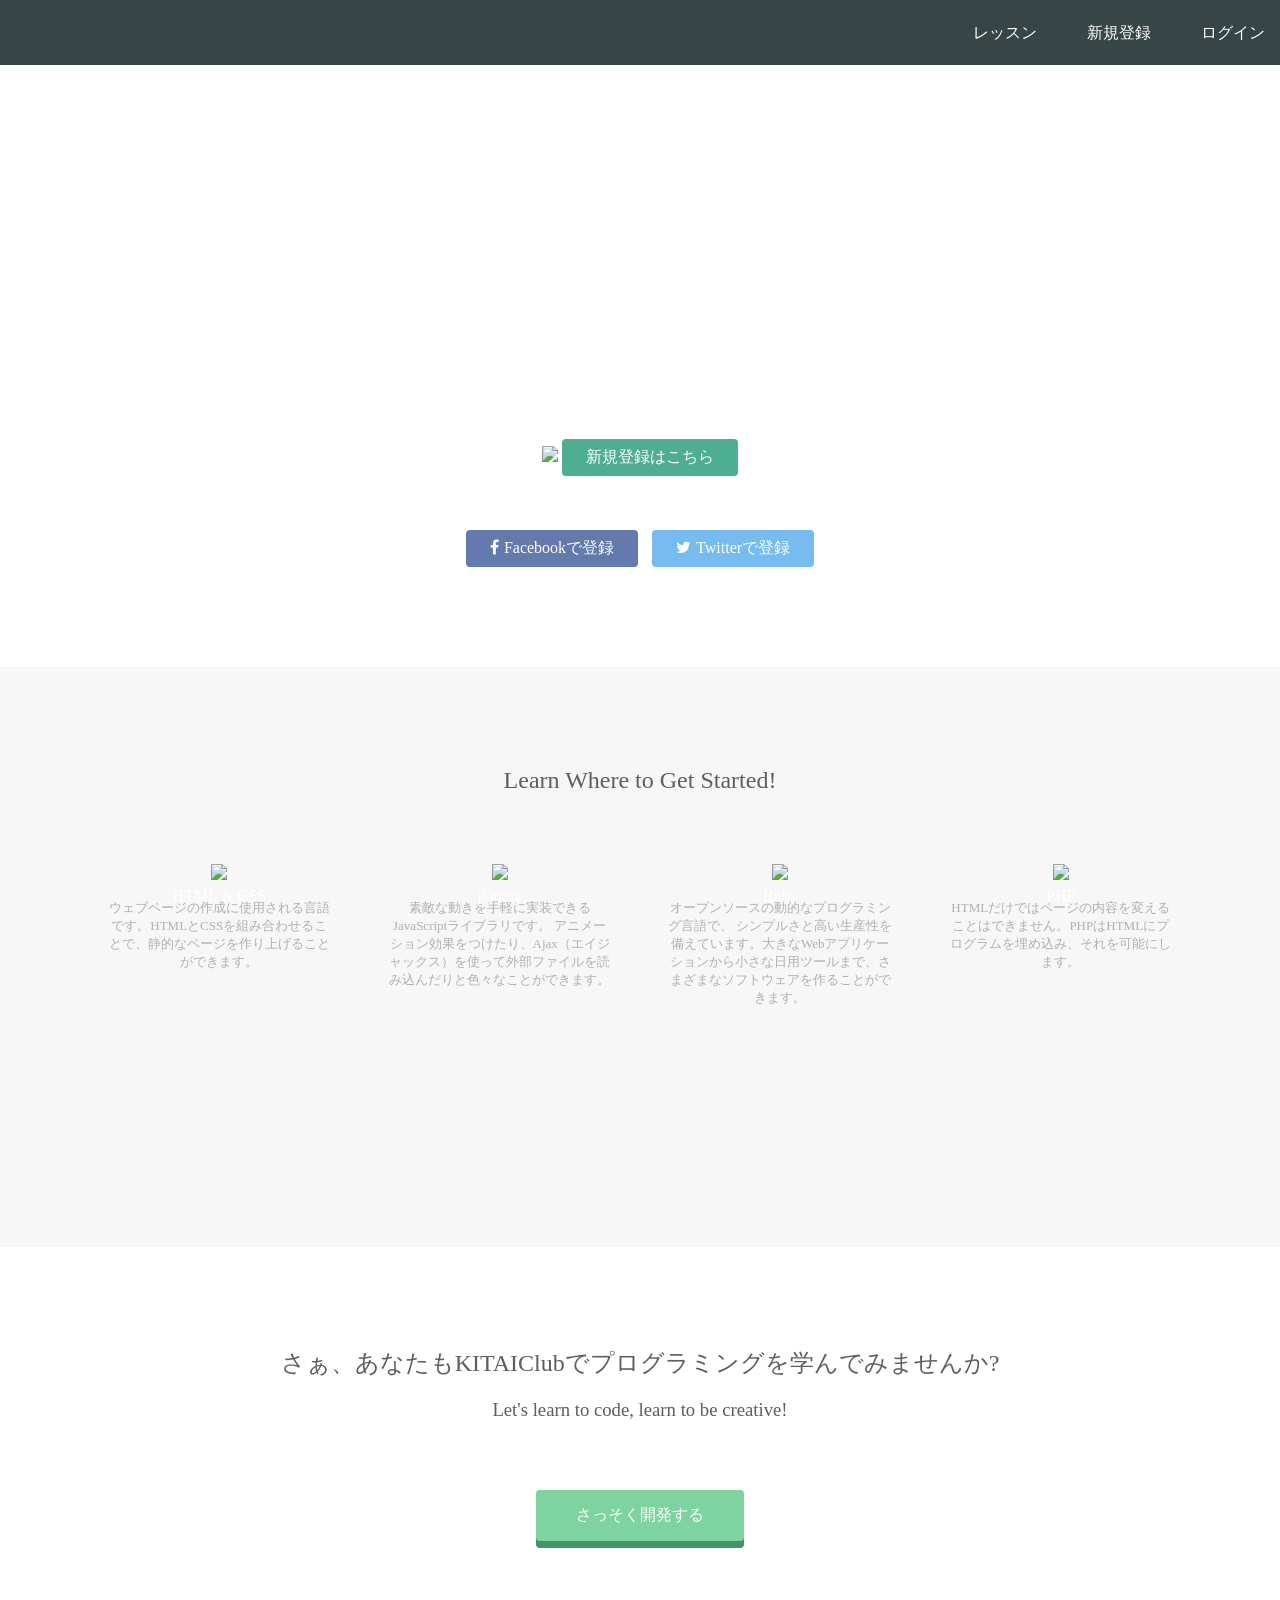
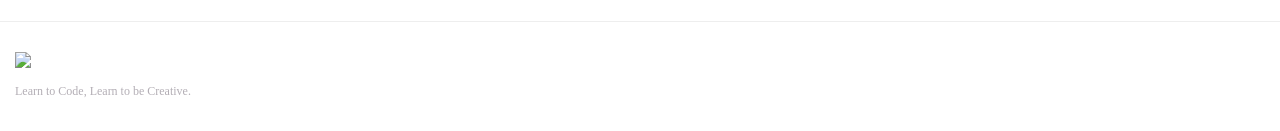
==== index.html @ 1fc6a46f "fix: img" ====
<!DOCTYPE html>
<html>
<head>
  <meta charset="utf-8">
  <meta name="viewport" content="width=device-width, initial-scale=1.0">
  <title>KITAIClub</title>
  <link href="https://maxcdn.bootstrapcdn.com/font-awesome/4.7.0/css/font-awesome.min.css" rel="stylesheet" integrity="sha384-wvfXpqpZZVQGK6TAh5PVlGOfQNHSoD2xbE+QkPxCAFlNEevoEH3Sl0sibVcOQVnN" crossorigin="anonymous">
  <link rel="stylesheet" type="text/css" href="stylesheet.css">
</head>
<body>
  <header>
    <div class="container">
      <div class="header-left">
      </div>
      <span class="fa fa-bars menu-icon"></span>
      <div class="header-right">
        <a href="#">レッスン</a>
        <a href="#">新規登録</a>
        <a href="#" class="login">ログイン</a>
      </div>
    </div>
  </header>
  <div class="top-wrapper">
    <div class="container">
      <h1>LEARN TO CODE.<br>LEARN TO BE CREATIVE.</h1>
      <p>KITAIClubはオンラインプログラミング学習サービスです。<br>初心者にもやさしいスライドとレッスンで、ウェブサービスを作りながらプログラミングを学んでいきましょう。</p>
      <div class="btn-wrapper">
        <a>
          <img class="logo" src="https://github.com/tyukei/unity.github.io/blob/main/img/logo.png?raw=true">
        </a>
        <a href="#" class="btn signup">新規登録はこちら</a>
        <p>or</p>
        <a href="#" class="btn facebook"><span class="fa fa-facebook"></span>Facebookで登録</a>
        <a href="#" class="btn twitter"><span class="fa fa-twitter"></span>Twitterで登録</a>
      </div>
    </div>
  </div>
  <div class="lesson-wrapper">
    <div class="container">
      <div class="heading">
        <h2>Learn Where to Get Started!</h2>
      </div>
      <div class="lessons">
        <div class="lesson">
          <div class="lesson-icon">
            <img src="https://prog-8.com/images/html/advanced/html.png">
            <p>HTML & CSS</p>
          </div>
          <p class="text-contents">ウェブページの作成に使用される言語です。HTMLとCSSを組み合わせることで、静的なページを作り上げることができます。</p>
        </div>
        <div class="lesson">
          <div class="lesson-icon">
            <img src="https://prog-8.com/images/html/advanced/jQuery.png">
            <p>jQuery</p>
          </div>
          <p class="text-contents">素敵な動きを手軽に実装できるJavaScriptライブラリです。 アニメーション効果をつけたり、Ajax（エイジャックス）を使って外部ファイルを読み込んだりと色々なことができます。</p>
        </div>
        <div class="lesson">
          <div class="lesson-icon">
            <img src="https://prog-8.com/images/html/advanced/ruby.png">
            <p>Ruby</p>
          </div>
          <p class="text-contents">オープンソースの動的なプログラミング言語で、 シンプルさと高い生産性を備えています。大きなWebアプリケーションから小さな日用ツールまで、さまざまなソフトウェアを作ることができます。</p>
        </div>
        <div class="lesson">
          <div class="lesson-icon">
            <img src="https://prog-8.com/images/html/advanced/php.png">
            <p>PHP</p>
          </div>
          <p class="text-contents">HTMLだけではページの内容を変えることはできません。PHPはHTMLにプログラムを埋め込み、それを可能にします。</p>
        </div>
      </div>
      <div class="clear"></div>
    </div>
  </div>
  <div class="message-wrapper">
    <div class="container">
      <div class="heading">
        <h2>さぁ、あなたもKITAIClubでプログラミングを学んでみませんか?</h2>
        <h3>Let's learn to code, learn to be creative!</h3>
      </div>
      <span class="btn message">さっそく開発する</span>
    </div>
  </div>
  <footer>
    <div class="container">
      <img src="https://github.com/tyukei/unity.github.io/blob/main/img/logo2.png?raw=true">
      <p>Learn to Code, Learn to be Creative.</p>
    </div>
  </footer>
</body>
</html>
---- stylesheet.css ----
* {
    box-sizing: border-box;
  }
  
  body {
    margin: 0;
    font-family: "Hiragino Kaku Gothic ProN";
  }
  
  a {
    text-decoration: none;
  }
  
  .container {
    width: 100%;
    padding: 0 15px;
    margin: 0 auto;
  }
  
  .top-wrapper {
    padding: 180px 0 100px 0;
    background-image: url(top.png);
    background-size: cover;
    color: white;
    text-align: center;
  }
  
  .top-wrapper h1 {
    opacity: 0.7;
    font-size: 45px;
    letter-spacing: 5px;
  }
  
  .top-wrapper p {
    opacity: 0.7;
    font-size: 16px;
    margin-bottom: 40px;
  }
  
  .btn-wrapper {
    text-align: center;
  }
  
  .btn-wrapper p {
    margin-bottom: 20px;
  }
  
  .signup {
    background-color: #239b76;
  }
  
  .facebook {
    background-color: #3b5998;
    margin-right: 10px;
  }
  
  .twitter {
    background-color: #55acee;
  }
  
  .btn {
    padding: 8px 24px;
    color: white;
    display: inline-block;
    opacity: 0.8;
    border-radius: 4px;
    text-align: center;
  }
  
  .btn:hover {
    opacity: 1;
  }
  
  .fa {
    margin-right: 5px;
  }
  
  header {
    height: 65px;
    width: 100%;
    background-color: rgba(34,49,52,0.9);
    position :fixed;
    top: 0;
    z-index: 10;
  }
  
  .logo {
    width: 124px;
    margin-top: 20px;
  }
  
  .header-left {
    float: left;
  }
  
  .header-right {
    float: right;
    margin-right: -25px;
  }
  
  .header-right a {
    line-height: 65px;
    padding: 0 25px;
    color: white;
    display: block;
    float: left;
    transition: all 0.5s;
  }
  
  .header-right a:hover {
    background-color: rgba(255,255,255,0.3);
  }
  
  .lesson-wrapper {
    height: 580px;
    padding-bottom: 80px;
    padding-left: 5%;
    padding-right: 5%;
    background-color: #f7f7f7;
    text-align: center;
  }
  
  .heading {
    padding-top: 80px;
    padding-bottom: 50px;
    color: #5f5d60;
  }
  
  .heading h2 {
    font-weight: normal;
  }
  
  .lesson {
    float: left;
    width: 25%;
  }
  
  .lesson-icon {
    position: relative;
  }
  
  .lesson-icon p {
    position: absolute;
    top: 37%;
    width: 100%;
    color: white;
  }
  
  .text-contents {
    width: 80%;
    display: inline-block;
    margin-top: 15px;
    font-size: 13px;
    color: #b3aeb5;
  }
  
  .heading h3 {
    font-weight: normal;
  }
  
  .message-wrapper {
    border-bottom: 1px solid #eee;
    padding-bottom: 80px;
    text-align: center;
  }
  
  .message {
    padding: 15px 40px;
    background-color: #5dca88;
    cursor: pointer;
    box-shadow: 0px 7px #1a7940;
  }
  
  .message:active {
    position: relative;
    top: 7px;
    box-shadow: none;
  }
  
  footer img {
    width: 125px;
  }
  
  footer p {
    color: #b3aeb5;
    font-size: 12px;
  }
  
  footer {
    padding-top: 30px;
    padding-bottom: 20px;
  }
  
  .menu-icon {
    color: white;
    float: right;
    font-size: 25px;
    padding: 21px 0;
    display: none;
  }
  
  .clear {
    clear: left;
  }
  
  @media all and (max-width: 1000px) {
    .lesson {
      width: 50%;
      margin-bottom: 50px;
    }
  
    .lesson-wrapper {
      height: 990px;
    }
  
    footer {
      text-align: center;
    }
  }
  
  @media all and (max-width: 750px) {
    .top-wrapper h1 {
      font-size: 32px;
    }
  
    .heading h2 {
      font-size: 20px;
    }
  }
  
  @media all and (max-width: 670px) {
    .header-right {
      display: none;
    }
  
    .menu-icon {
      display: block;
    }
  
    .top-wrapper .btn {
      width: 100%;
    }
  
    .twitter {
      margin-top: 10px;
    }
  
    .top-wrapper {
      text-align: left;
    }
  
    .top-wrapper h1 {
      font-size: 24px;
    }
  
    .top-wrapper p {
      font-size: 14px;
    }
  
    .lesson {
      width: 100%;
    }
  
    .lesson-wrapper {
      height: 1700px;
    }
  
    .message-wrapper .btn {
      width: 100%;
    }
  }
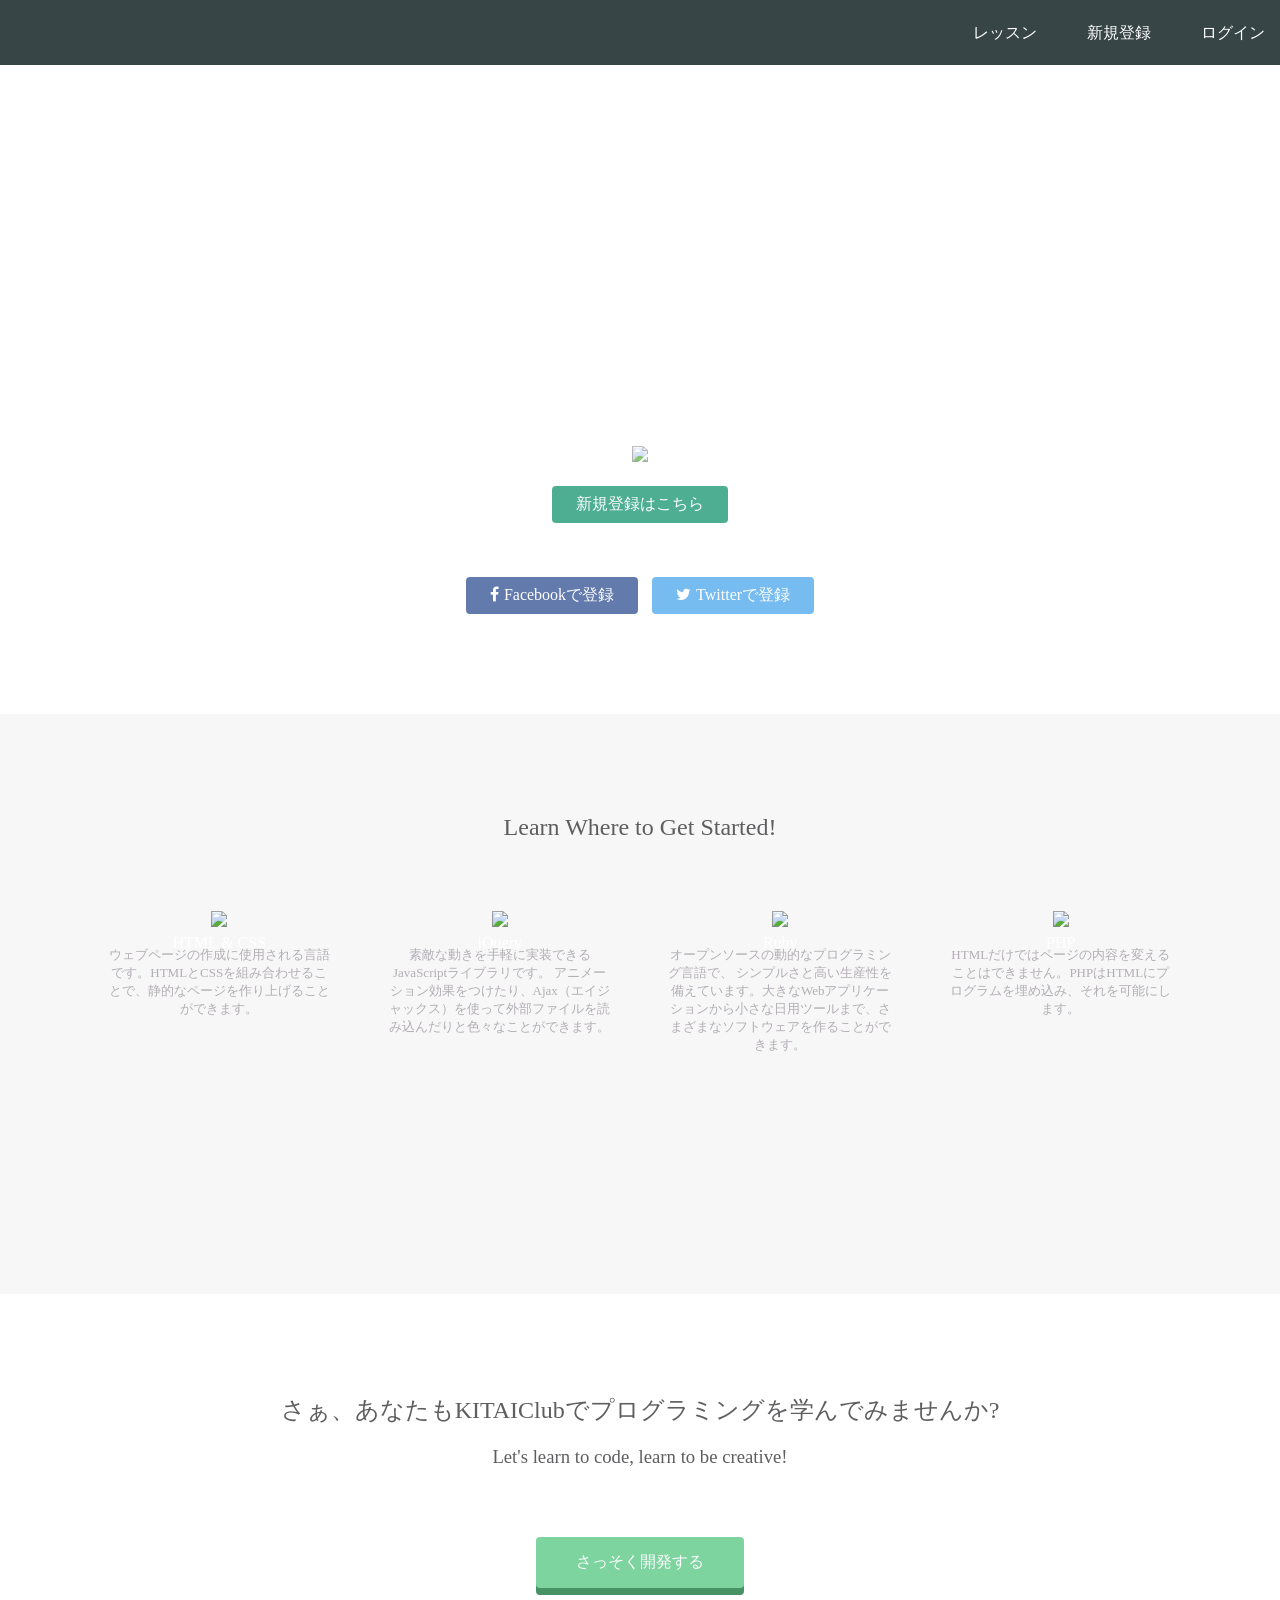
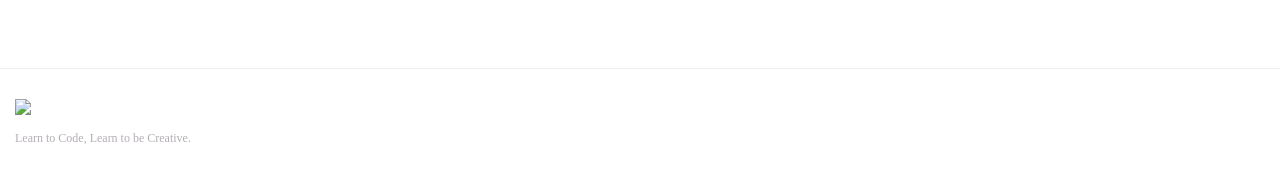
==== commit ad3e388b: "fix: img" ====
--- a/index.html
+++ b/index.html
@@ -25,9 +25,9 @@
       <h1>LEARN TO CODE.<br>LEARN TO BE CREATIVE.</h1>
       <p>KITAIClubはオンラインプログラミング学習サービスです。<br>初心者にもやさしいスライドとレッスンで、ウェブサービスを作りながらプログラミングを学んでいきましょう。</p>
       <div class="btn-wrapper">
-        <a>
+        <p>
           <img class="logo" src="https://github.com/tyukei/unity.github.io/blob/main/img/logo.png?raw=true">
-        </a>
+        </p>
         <a href="#" class="btn signup">新規登録はこちら</a>
         <p>or</p>
         <a href="#" class="btn facebook"><span class="fa fa-facebook"></span>Facebookで登録</a>
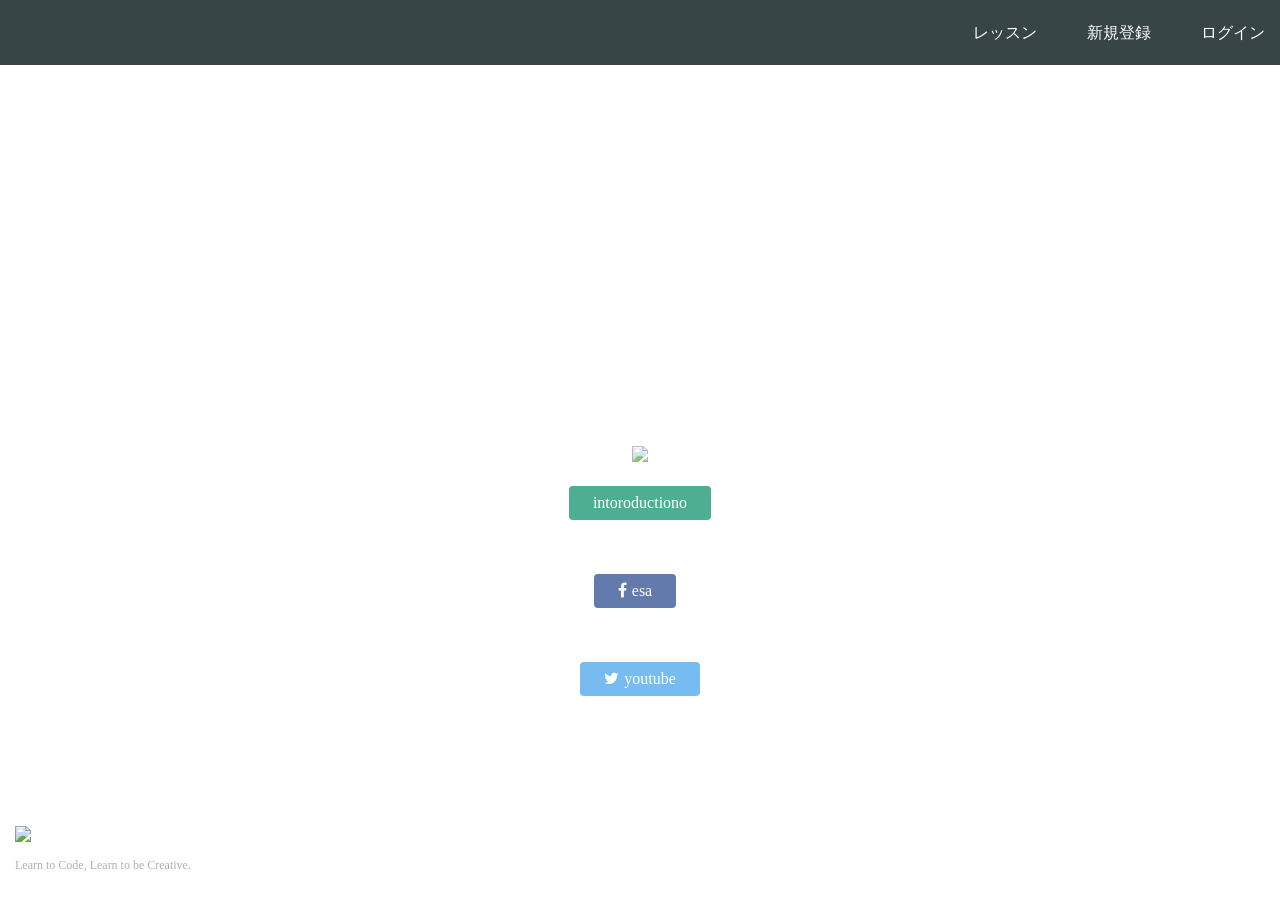
==== commit f95d3faf: "add: intro.html" ====
--- a/index.html
+++ b/index.html
@@ -28,60 +28,15 @@
         <p>
           <img class="logo" src="https://github.com/tyukei/unity.github.io/blob/main/img/logo.png?raw=true">
         </p>
-        <a href="#" class="btn signup">新規登録はこちら</a>
+        <a href="intro.html" class="btn signup">intoroductiono</a>
         <p>or</p>
-        <a href="#" class="btn facebook"><span class="fa fa-facebook"></span>Facebookで登録</a>
-        <a href="#" class="btn twitter"><span class="fa fa-twitter"></span>Twitterで登録</a>
+        <a href="#" class="btn facebook"><span class="fa fa-facebook"></span>esa</a>
+        <p>or</p>
+        <a href="#" class="btn twitter"><span class="fa fa-twitter"></span>youtube</a>
       </div>
     </div>
   </div>
-  <div class="lesson-wrapper">
-    <div class="container">
-      <div class="heading">
-        <h2>Learn Where to Get Started!</h2>
-      </div>
-      <div class="lessons">
-        <div class="lesson">
-          <div class="lesson-icon">
-            <img src="https://prog-8.com/images/html/advanced/html.png">
-            <p>HTML & CSS</p>
-          </div>
-          <p class="text-contents">ウェブページの作成に使用される言語です。HTMLとCSSを組み合わせることで、静的なページを作り上げることができます。</p>
-        </div>
-        <div class="lesson">
-          <div class="lesson-icon">
-            <img src="https://prog-8.com/images/html/advanced/jQuery.png">
-            <p>jQuery</p>
-          </div>
-          <p class="text-contents">素敵な動きを手軽に実装できるJavaScriptライブラリです。 アニメーション効果をつけたり、Ajax（エイジャックス）を使って外部ファイルを読み込んだりと色々なことができます。</p>
-        </div>
-        <div class="lesson">
-          <div class="lesson-icon">
-            <img src="https://prog-8.com/images/html/advanced/ruby.png">
-            <p>Ruby</p>
-          </div>
-          <p class="text-contents">オープンソースの動的なプログラミング言語で、 シンプルさと高い生産性を備えています。大きなWebアプリケーションから小さな日用ツールまで、さまざまなソフトウェアを作ることができます。</p>
-        </div>
-        <div class="lesson">
-          <div class="lesson-icon">
-            <img src="https://prog-8.com/images/html/advanced/php.png">
-            <p>PHP</p>
-          </div>
-          <p class="text-contents">HTMLだけではページの内容を変えることはできません。PHPはHTMLにプログラムを埋め込み、それを可能にします。</p>
-        </div>
-      </div>
-      <div class="clear"></div>
-    </div>
-  </div>
-  <div class="message-wrapper">
-    <div class="container">
-      <div class="heading">
-        <h2>さぁ、あなたもKITAIClubでプログラミングを学んでみませんか?</h2>
-        <h3>Let's learn to code, learn to be creative!</h3>
-      </div>
-      <span class="btn message">さっそく開発する</span>
-    </div>
-  </div>
+
   <footer>
     <div class="container">
       <img src="https://github.com/tyukei/unity.github.io/blob/main/img/logo2.png?raw=true">
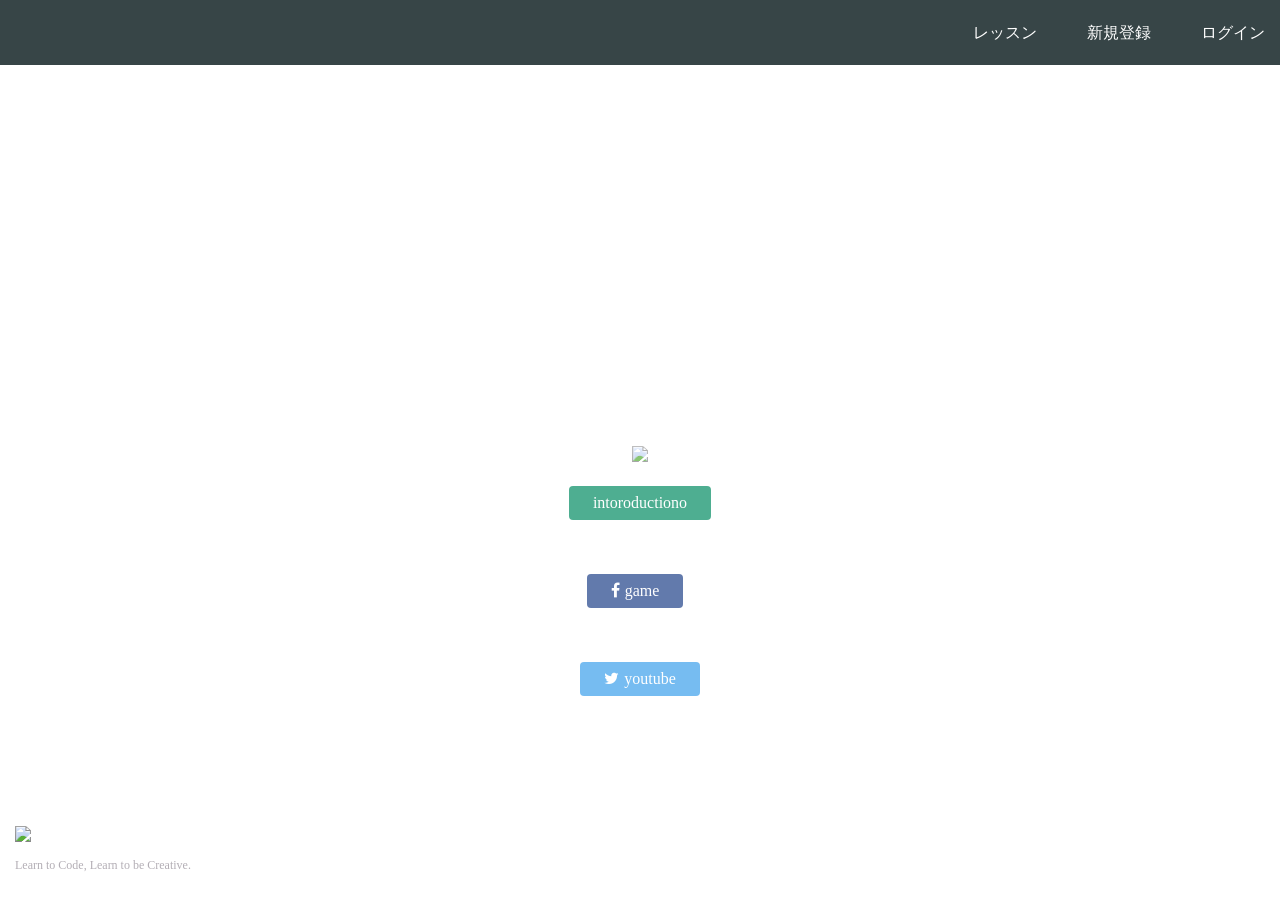
==== commit abd29404: "make: game" ====
--- a/index.html
+++ b/index.html
@@ -30,7 +30,7 @@
         </p>
         <a href="intro.html" class="btn signup">intoroductiono</a>
         <p>or</p>
-        <a href="#" class="btn facebook"><span class="fa fa-facebook"></span>esa</a>
+        <a href="./Game/index.html" class="btn facebook"><span class="fa fa-facebook"></span>game</a>
         <p>or</p>
         <a href="#" class="btn twitter"><span class="fa fa-twitter"></span>youtube</a>
       </div>
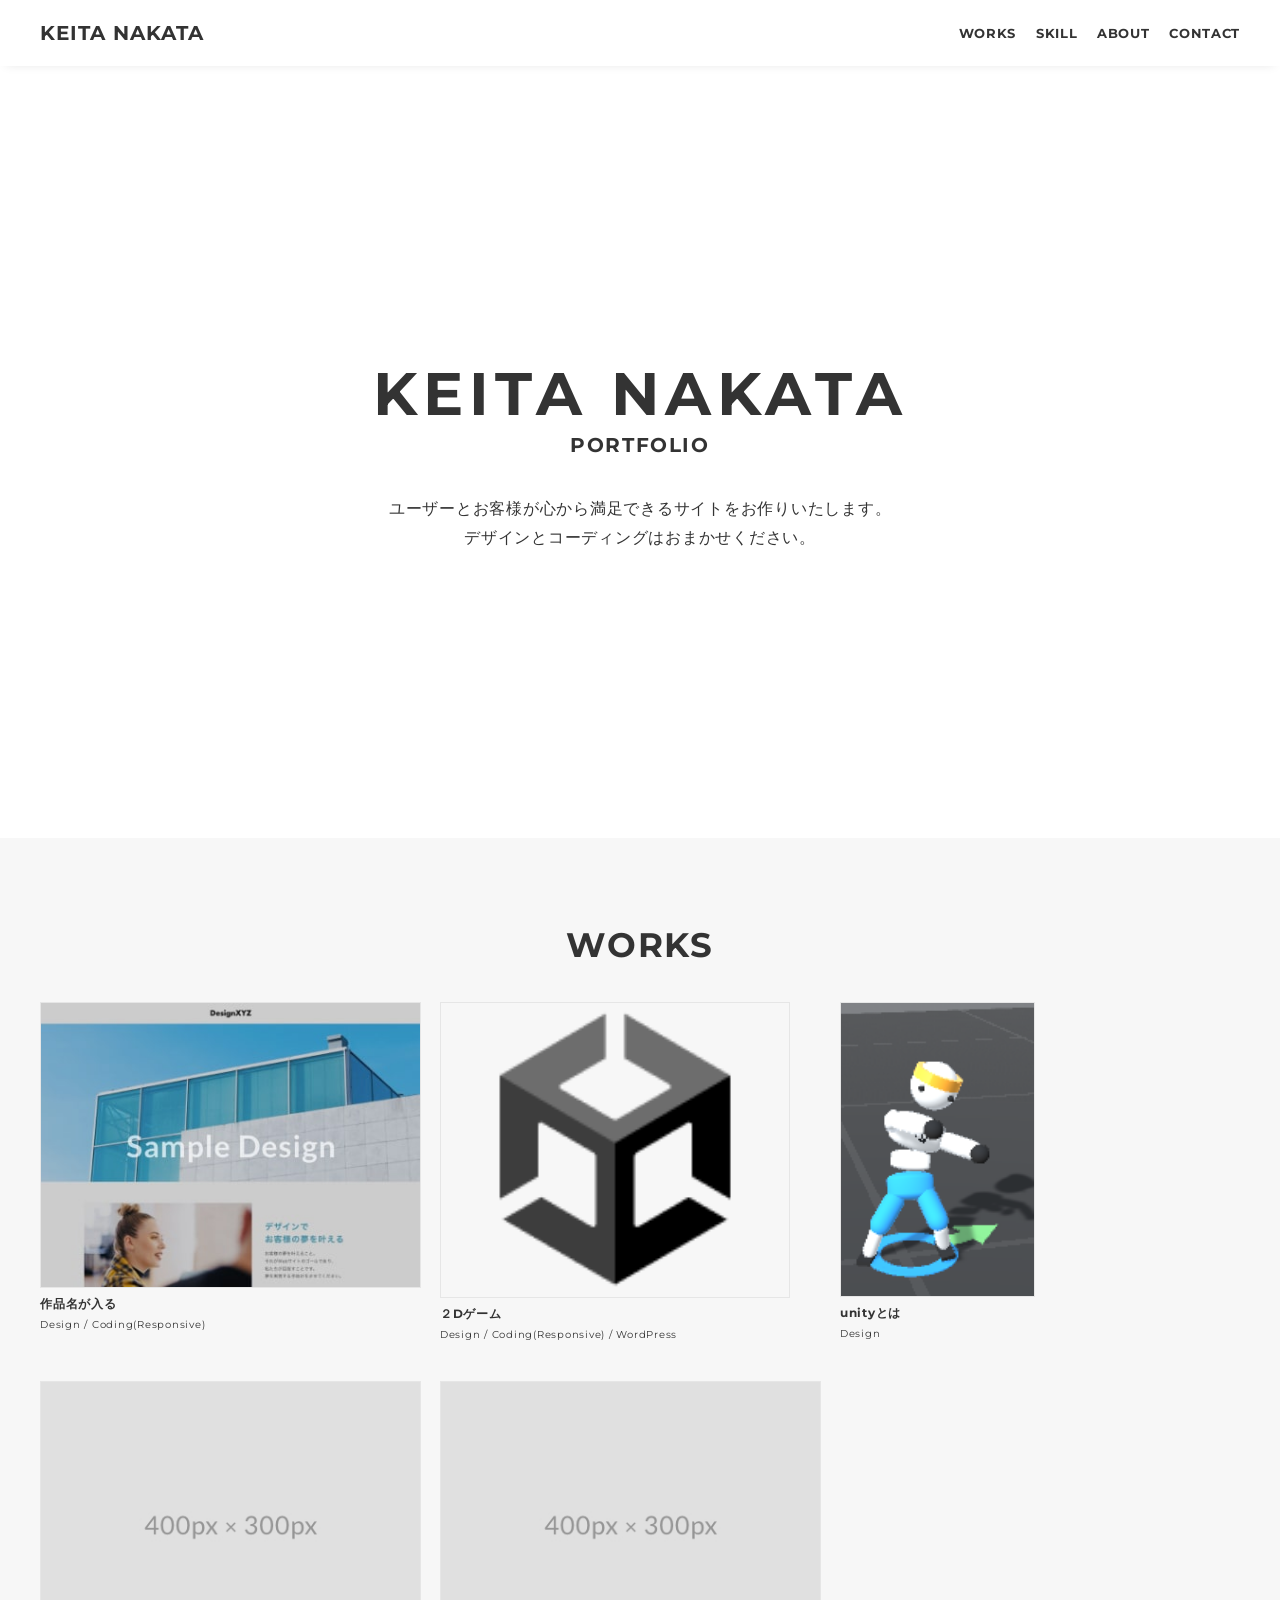
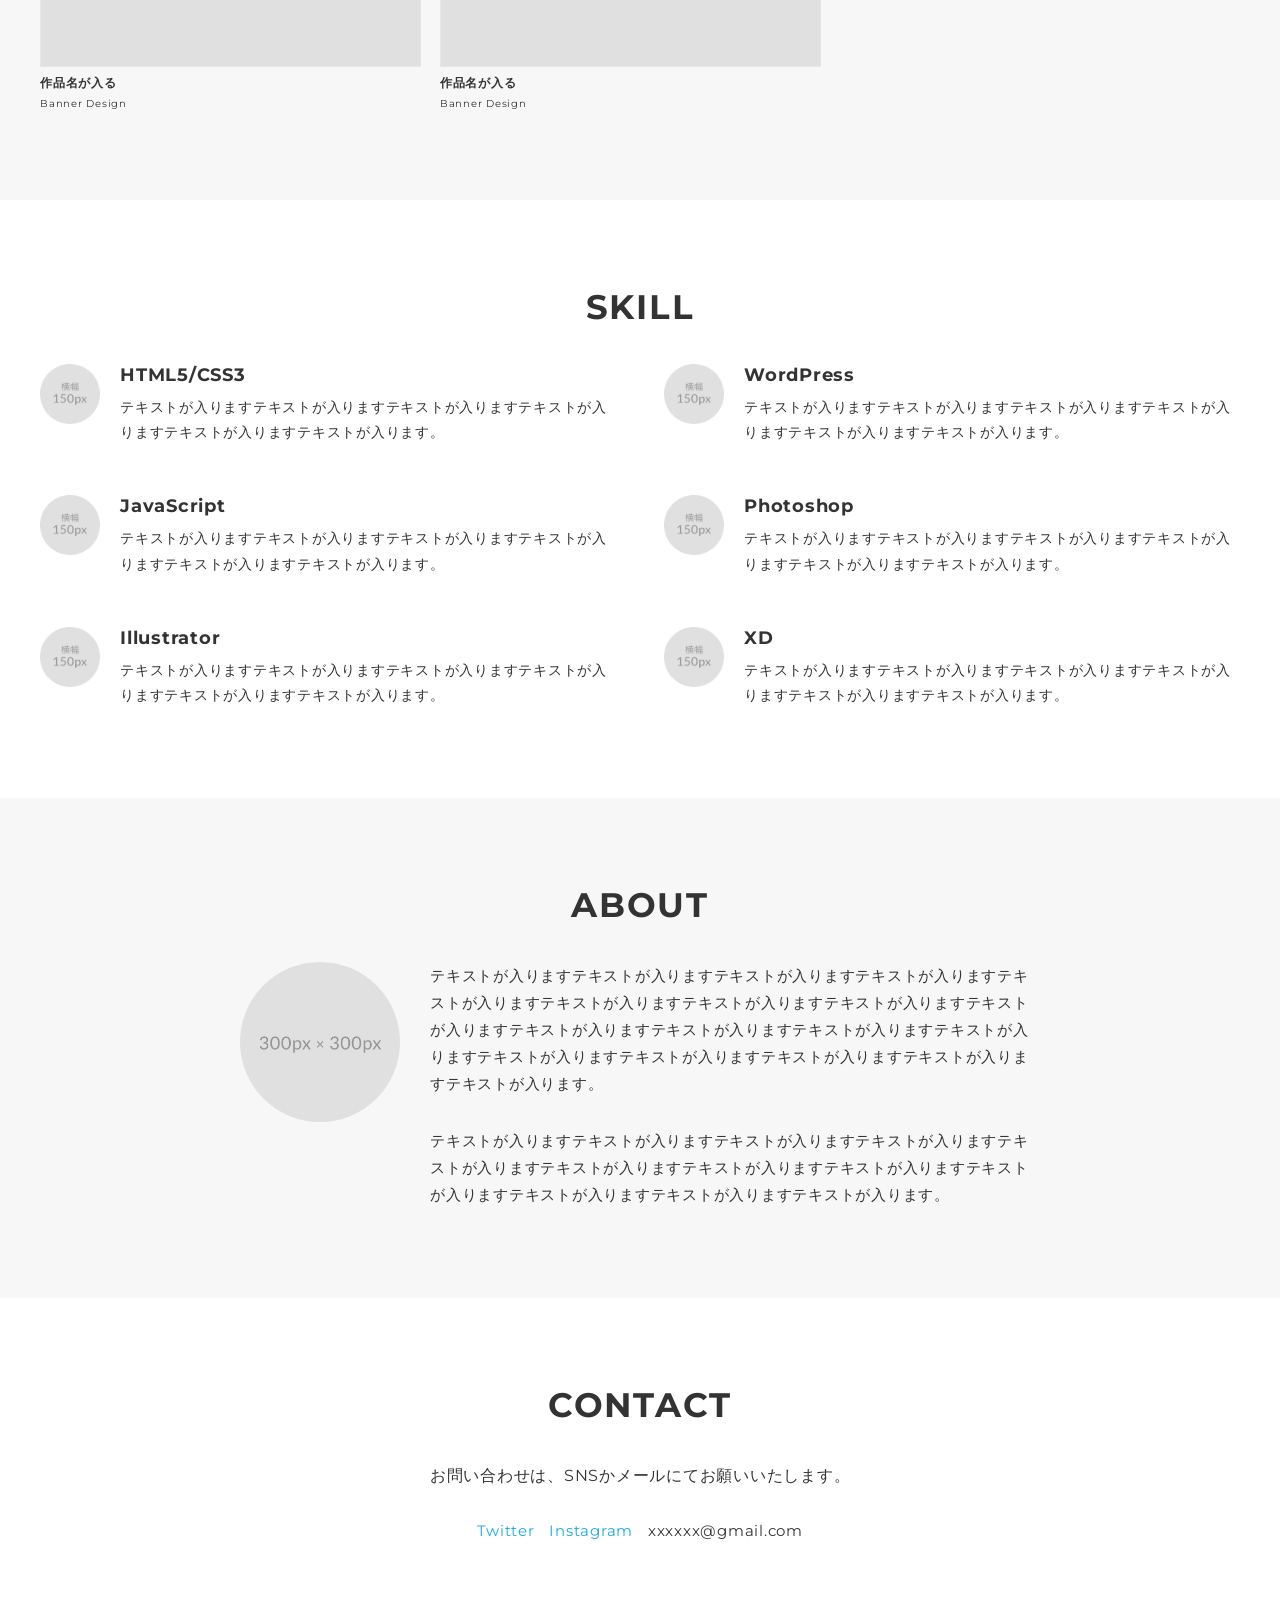
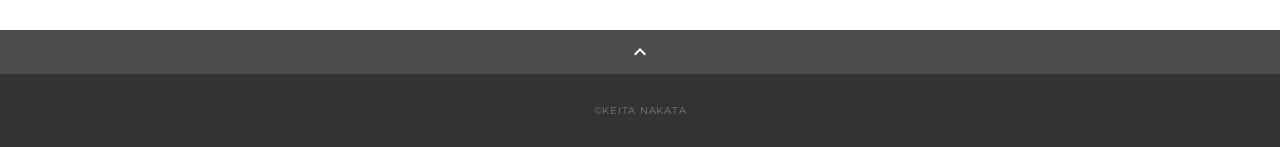
==== commit d0bdb0cd: "make: new design of index html" ====
--- a/index.html
+++ b/index.html
@@ -2,46 +2,201 @@
 <html>
 <head>
   <meta charset="utf-8">
-  <meta name="viewport" content="width=device-width, initial-scale=1.0">
-  <title>KITAIClub</title>
-  <link href="https://maxcdn.bootstrapcdn.com/font-awesome/4.7.0/css/font-awesome.min.css" rel="stylesheet" integrity="sha384-wvfXpqpZZVQGK6TAh5PVlGOfQNHSoD2xbE+QkPxCAFlNEevoEH3Sl0sibVcOQVnN" crossorigin="anonymous">
-  <link rel="stylesheet" type="text/css" href="stylesheet.css">
+  <meta name="viewport" content="width=device-width,initial-scale=1">
+  <meta property='og:type' content='website'>
+  <meta property='og:title' content='WebデザイナーKEITA NAKATA ポートフォリオ'>
+  <meta property='og:url' content='URLが入る'>
+  <meta property='og:description' content='KEITA NAKATAのポートフォリオサイトです。'>
+  <meta property="og:image" content="img/ogp.png">
+  <meta name="description" content="KEITA NAKATAのポートフォリオサイトです" />
+  <title>KEITA NAKATA ポートフォリオ</title>
+  <link rel="preconnect" href="https://fonts.gstatic.com">
+  <link href="https://fonts.googleapis.com/css2?family=Montserrat:wght@400;700&display=swap" rel="stylesheet">
+  <link href="https://fonts.googleapis.com/css?family=Material+Icons+Outlined" rel="stylesheet">
+  <link href="css/ress.css" media="all" rel="stylesheet" type="text/css" />
+  <link href="css/style.css" media="all" rel="stylesheet" type="text/css" />
+  <link rel="shortcut icon" href="img/favicon.ico" />
+  <link rel=”canonical” href=”URLが入る” />
 </head>
+
 <body>
-  <header>
-    <div class="container">
-      <div class="header-left">
+  <div class="wrapper">
+
+    <!-- header -->
+    <header class="header ">
+      <div class="container">
+        <h1 class="header-logo">
+          <a href=".">KEITA NAKATA</a>
+        </h1>
+        <nav class="gnav">
+          <ul class="gnav-list">
+            <li class="gnav-item"><a href="#works">WORKS</a></li>
+            <li class="gnav-item"><a href="#skill">SKILL</a></li>
+            <li class="gnav-item"><a href="#about">ABOUT</a></li>
+            <li class="gnav-item"><a href="#contact">CONTACT</a></li>
+          </ul>
+        </nav>
       </div>
-      <span class="fa fa-bars menu-icon"></span>
-      <div class="header-right">
-        <a href="#">レッスン</a>
-        <a href="#">新規登録</a>
-        <a href="#" class="login">ログイン</a>
+    </header>
+    <!-- /header -->
+
+    <main class="content">
+
+      <!-- mv -->
+      <div class="mv">
+        <div class="mv-container">
+          <p class="mv-title">KEITA NAKATA</p>
+          <p class="mv-subtitle">PORTFOLIO</p>
+          <p class="mv-text">
+            ユーザーとお客様が心から満足できる<br class="sp-only">サイトをお作りいたします。<br>
+            デザインとコーディングは<br class="sp-only">おまかせください。<br>
+          </p>
+        </div>
       </div>
-    </div>
-  </header>
-  <div class="top-wrapper">
-    <div class="container">
-      <h1>LEARN TO CODE.<br>LEARN TO BE CREATIVE.</h1>
-      <p>KITAIClubはオンラインプログラミング学習サービスです。<br>初心者にもやさしいスライドとレッスンで、ウェブサービスを作りながらプログラミングを学んでいきましょう。</p>
-      <div class="btn-wrapper">
-        <p>
-          <img class="logo" src="https://github.com/tyukei/unity.github.io/blob/main/img/logo.png?raw=true">
-        </p>
-        <a href="intro.html" class="btn signup">intoroductiono</a>
-        <p>or</p>
-        <a href="./Game/index.html" class="btn facebook"><span class="fa fa-facebook"></span>game</a>
-        <p>or</p>
-        <a href="#" class="btn twitter"><span class="fa fa-twitter"></span>youtube</a>
+      <!-- /mv -->
+
+      <!-- works -->
+      <section class="works section" id="works">
+        <div class="container">
+          <h2 class="title">WORKS</h2>
+          <div class="works-list">
+            <a class="works-item" href="works-template.html">
+              <div class="works-img"><img src="img/works-sample-thumb.jpg" alt="" /></div>
+              <p class="works-name">作品名が入る</p>
+              <p class="works-info">Design / Coding(Responsive)</p>
+            </a>
+            <a class="works-item" href="Game/index.html">
+              <div class="works-img"><img src="img/unity-logo-light.png" alt="unity" width="350px" height="250px" /></div>
+              <p class="works-name">２Dゲーム</p>
+              <p class="works-info">Design / Coding(Responsive) / WordPress</p>
+            </a>
+            <a class="works-item" href="intro.html">
+              <div class="works-img"><img src="img/robo.png" alt="intro" height ="400px" width="195px"/></div>
+              <p class="works-name">unityとは</p>
+              <p class="works-info">Design</p>
+            </a>
+            <a class="works-item" href="works-template.html">
+              <div class="works-img"><img src="img/works-dummy-thumb.jpg" alt="" /></div>
+              <p class="works-name">作品名が入る</p>
+              <p class="works-info">Banner Design</p>
+            </a>
+            <a class="works-item" href="works-template.html">
+              <div class="works-img"><img src="img/works-dummy-thumb.jpg" alt="" /></div>
+              <p class="works-name">作品名が入る</p>
+              <p class="works-info">Banner Design</p>
+            </a>
+          </div>
+        </div>
+      </section>
+      <!-- /works -->
+
+      <!-- skill -->
+      <section class="skill section" id="skill">
+        <div class="container">
+          <h2 class="title">SKILL</h2>
+          <div class="skill-list">
+            <div class="skill-item">
+              <p class="skill-img"><img src="img/icon_skill.png" alt=""></p>
+              <div class="skill-body">
+                <h3 class="skill-name">HTML5/CSS3</h3>
+                <p class="skill-text">
+                  テキストが入りますテキストが入りますテキストが入りますテキストが入りますテキストが入りますテキストが入ります。</p>
+              </div>
+            </div>
+            <div class="skill-item">
+              <p class="skill-img"><img src="img/icon_skill.png" alt=""></p>
+              <div class="skill-body">
+                <h3 class="skill-name">WordPress</h3>
+                <p class="skill-text">
+                  テキストが入りますテキストが入りますテキストが入りますテキストが入りますテキストが入りますテキストが入ります。</p>
+              </div>
+            </div>
+            <div class="skill-item">
+              <p class="skill-img"><img src="img/icon_skill.png" alt=""></p>
+              <div class="skill-body">
+                <h3 class="skill-name">JavaScript</h3>
+                <p class="skill-text">
+                  テキストが入りますテキストが入りますテキストが入りますテキストが入りますテキストが入りますテキストが入ります。</p>
+              </div>
+            </div>
+            <div class="skill-item">
+              <p class="skill-img"><img src="img/icon_skill.png" alt=""></p>
+              <div class="skill-body">
+                <h3 class="skill-name">Photoshop</h3>
+                <p class="skill-text">
+                  テキストが入りますテキストが入りますテキストが入りますテキストが入りますテキストが入りますテキストが入ります。</p>
+              </div>
+            </div>
+            <div class="skill-item">
+              <p class="skill-img"><img src="img/icon_skill.png" alt=""></p>
+              <div class="skill-body">
+                <h3 class="skill-name">Illustrator</h3>
+                <p class="skill-text">
+                  テキストが入りますテキストが入りますテキストが入りますテキストが入りますテキストが入りますテキストが入ります。</p>
+              </div>
+            </div>
+            <div class="skill-item">
+              <p class="skill-img"><img src="img/icon_skill.png" alt=""></p>
+              <div class="skill-body">
+                <h3 class="skill-name">XD</h3>
+                <p class="skill-text">
+                  テキストが入りますテキストが入りますテキストが入りますテキストが入りますテキストが入りますテキストが入ります。</p>
+              </div>
+            </div>
+          </div>
+        </div>
+      </section>
+      <!-- /skill -->
+
+      <!-- about -->
+      <section class="about section" id="about">
+        <div class="container">
+          <h2 class="title">ABOUT</h2>
+          <div class="profile">
+            <p class="profile-img">
+              <img src="img/profile.jpg" alt="">
+            </p>
+            <div class="profile-body">
+              <p>
+                テキストが入りますテキストが入りますテキストが入りますテキストが入りますテキストが入りますテキストが入りますテキストが入りますテキストが入りますテキストが入りますテキストが入りますテキストが入りますテキストが入りますテキストが入りますテキストが入りますテキストが入りますテキストが入りますテキストが入りますテキストが入ります。
+              </p>
+              <p>
+                テキストが入りますテキストが入りますテキストが入りますテキストが入りますテキストが入りますテキストが入りますテキストが入りますテキストが入りますテキストが入りますテキストが入りますテキストが入りますテキストが入ります。
+              </p>
+            </div>
+          </div>
+        </div>
+      </section>
+      <!-- /about -->
+
+      <!-- contact -->
+      <section class="contact section" id="contact">
+        <div class="container">
+          <h2 class="title">CONTACT</h2>
+          <p class="lead">
+            お問い合わせは、<br class="sp-only">SNSかメールにてお願いいたします。
+          </p>
+          <div class="contact-list">
+            <a class="contact-item" href="https://twitter.com/" target="_blank" rel="noopener">Twitter</a>
+            <a class="contact-item" href="https://www.instagram.com/" target="_blank" rel="noopener">Instagram</a>
+            <span class="contact-item">xxxxxx@gmail.com</span>
+          </div>
+        </div>
+      </section>
+      <!-- /contact -->
+      <div class="page-top" id="js-page-top">
+        <span class="material-icons-outlined">expand_less</span>
       </div>
-    </div>
+    </main>
+
+    <!-- footer -->
+    <footer class="footer">
+      <div class="copyright">&copy;KEITA NAKATA</div>
+    </footer>
+    <!-- /footer -->
+
   </div>
-
-  <footer>
-    <div class="container">
-      <img src="https://github.com/tyukei/unity.github.io/blob/main/img/logo2.png?raw=true">
-      <p>Learn to Code, Learn to be Creative.</p>
-    </div>
-  </footer>
+  <script src="https://ajax.googleapis.com/ajax/libs/jquery/3.6.0/jquery.min.js"></script>
+  <script type='text/javascript' src="js/script.js"></script>
 </body>
 </html>
--- a/css/ress.css
+++ b/css/ress.css
@@ -0,0 +1,283 @@
+/*!
+ * ress.css • v3.0.1
+ * MIT License
+ * github.com/filipelinhares/ress
+ */
+
+/* # =================================================================
+   # Global selectors
+   # ================================================================= */
+
+html {
+  box-sizing: border-box;
+  word-break: normal;
+  -moz-tab-size: 4;
+  tab-size: 4;
+
+  -webkit-text-size-adjust: 100%; /* Prevent adjustments of font size after orientation changes in iOS */
+}
+
+*,
+::before,
+::after {
+  box-sizing: inherit;
+  background-repeat: no-repeat; /* Set `background-repeat: no-repeat` to all elements and pseudo elements */
+}
+
+::before,
+::after {
+  vertical-align: inherit;
+  text-decoration: inherit; /* Inherit text-decoration and vertical align to ::before and ::after pseudo elements */
+}
+
+* {
+  margin: 0;
+  padding: 0; /* Reset `padding` and `margin` of all elements */
+}
+
+/* # =================================================================
+   # General elements
+   # ================================================================= */
+
+hr {
+  overflow: visible; /* Show the overflow in Edge and IE */
+  height: 0; /* Add the correct box sizing in Firefox */
+}
+
+details,
+main {
+  display: block; /* Render the `main` element consistently in IE. */
+}
+
+summary {
+  display: list-item; /* Add the correct display in all browsers */
+}
+
+small {
+  font-size: 80%; /* Set font-size to 80% in `small` elements */
+}
+
+[hidden] {
+  display: none; /* Add the correct display in IE */
+}
+
+abbr[title] {
+  /* Add the correct text decoration in Chrome, Edge, IE, Opera, and Safari */
+  text-decoration: underline;
+  text-decoration: underline dotted;
+  border-bottom: none; /* Remove the bottom border in Chrome 57 */
+}
+
+a {
+  background-color: transparent; /* Remove the gray background on active links in IE 10 */
+}
+
+a:active,
+a:hover {
+  outline-width: 0; /* Remove the outline when hovering in all browsers */
+}
+
+code,
+kbd,
+pre,
+samp {
+  font-family: monospace, monospace; /* Specify the font family of code elements */
+}
+
+pre {
+  font-size: 1em; /* Correct the odd `em` font sizing in all browsers */
+}
+
+b,
+strong {
+  font-weight: bolder; /* Add the correct font weight in Chrome, Edge, and Safari */
+}
+
+/* https://gist.github.com/unruthless/413930 */
+sub,
+sup {
+  position: relative;
+  font-size: 75%;
+  line-height: 0;
+  vertical-align: baseline;
+}
+
+sub {
+  bottom: -.25em;
+}
+
+sup {
+  top: -.5em;
+}
+
+/* # =================================================================
+   # Forms
+   # ================================================================= */
+
+input {
+  border-radius: 0;
+}
+
+/* Replace pointer cursor in disabled elements */
+[disabled] {
+  cursor: default;
+}
+
+[type="number"]::-webkit-container-spin-button,
+[type="number"]::-webkit-outer-spin-button {
+  height: auto; /* Correct the cursor style of increment and decrement buttons in Chrome */
+}
+
+[type="search"] {
+  outline-offset: -2px; /* Correct the outline style in Safari */
+
+  -webkit-appearance: textfield; /* Correct the odd appearance in Chrome and Safari */
+}
+
+[type="search"]::-webkit-search-decoration {
+  -webkit-appearance: none; /* Remove the container padding in Chrome and Safari on macOS */
+}
+
+textarea {
+  overflow: auto; /* Internet Explorer 11+ */
+  resize: vertical; /* Specify textarea resizability */
+}
+
+button,
+input,
+optgroup,
+select,
+textarea {
+  font: inherit; /* Specify font inheritance of form elements */
+}
+
+optgroup {
+  font-weight: bold; /* Restore the font weight unset by the previous rule */
+}
+
+button {
+  overflow: visible; /* Address `overflow` set to `hidden` in IE 8/9/10/11 */
+}
+
+button,
+select {
+  text-transform: none; /* Firefox 40+, Internet Explorer 11- */
+}
+
+/* Apply cursor pointer to button elements */
+button,
+[type="button"],
+[type="reset"],
+[type="submit"],
+[role="button"] {
+  cursor: pointer;
+  color: inherit;
+}
+
+/* Remove container padding and border in Firefox 4+ */
+button::-moz-focus-container,
+[type="button"]::-moz-focus-container,
+[type="reset"]::-moz-focus-container,
+[type="submit"]::-moz-focus-container {
+  padding: 0;
+  border-style: none;
+}
+
+/* Replace focus style removed in the border reset above */
+button:-moz-focusring,
+[type="button"]::-moz-focus-container,
+[type="reset"]::-moz-focus-container,
+[type="submit"]::-moz-focus-container {
+  outline: 1px dotted ButtonText;
+}
+
+button,
+html [type="button"],
+/* Prevent a WebKit bug where (2) destroys native `audio` and `video`controls in Android 4 */
+[type="reset"],
+[type="submit"] {
+  -webkit-appearance: button; /* Correct the inability to style clickable types in iOS */
+}
+
+/* Remove the default button styling in all browsers */
+button,
+input,
+select,
+textarea {
+  border-style: none;
+  background-color: transparent;
+}
+
+/* Style select like a standard input */
+select {
+  -webkit-appearance: none; /* Chrome 41+ */
+  -moz-appearance: none; /* Firefox 36+ */
+}
+
+select::-ms-expand {
+  display: none; /* Internet Explorer 11+ */
+}
+
+select::-ms-value {
+  color: currentColor; /* Internet Explorer 11+ */
+}
+
+legend {
+  display: table; /* Correct the text wrapping in Edge and IE */
+  max-width: 100%; /* Correct the text wrapping in Edge and IE */
+  max-width: 100%; /* Correct the text wrapping in Edge 18- and IE */
+  white-space: normal; /* Correct the text wrapping in Edge and IE */
+  color: inherit; /* Correct the color inheritance from `fieldset` elements in IE */
+  border: 0; /* Correct `color` not being inherited in IE 8/9/10/11 */
+}
+
+::-webkit-file-upload-button {
+  font: inherit; /* Change font properties to `inherit` in Chrome and Safari */
+  color: inherit;
+  /* Correct the inability to style clickable types in iOS and Safari */
+
+  -webkit-appearance: button;
+}
+
+/* # =================================================================
+   # Specify media element style
+   # ================================================================= */
+
+img {
+  border-style: none; /* Remove border when inside `a` element in IE 8/9/10 */
+}
+
+/* Add the correct vertical alignment in Chrome, Firefox, and Opera */
+progress {
+  vertical-align: baseline;
+}
+
+/* # =================================================================
+   # Accessibility
+   # ================================================================= */
+
+/* Hide content from screens but not screenreaders */
+@media screen {
+  [hidden~="screen"] {
+    display: inherit;
+  }
+  [hidden~="screen"]:not(:active):not(:focus):not(:target) {
+    position: absolute !important;
+    clip: rect(0 0 0 0) !important;
+  }
+}
+
+/* Specify the progress cursor of updating elements */
+[aria-busy="true"] {
+  cursor: progress;
+}
+
+/* Specify the pointer cursor of trigger elements */
+[aria-controls] {
+  cursor: pointer;
+}
+
+/* Specify the unstyled cursor of disabled, not-editable, or otherwise inoperable elements */
+[aria-disabled] {
+  cursor: default;
+}
--- a/css/style.css
+++ b/css/style.css
@@ -0,0 +1,550 @@
+body {
+  font-family: "Montserrat","Helvetica Neue",Arial,"Hiragino Kaku Gothic ProN","Hiragino Sans",Meiryo,sans-serif;
+  font-size: 15px;
+  letter-spacing: .05em;
+  color: #333;
+}
+
+a {
+  transition: opacity .3s;
+  text-decoration: none;
+  color: #1ca9e3;
+}
+
+img {
+  max-width: 100%;
+  height: auto;
+  vertical-align: bottom;
+  border-style: none;
+}
+
+
+
+.pc-only {
+  display: block;
+}
+
+.sp-only {
+  display: none;
+}
+
+/*--------------------------------
+ レイアウト
+---------------------------------*/
+.wrapper {
+  padding-top: 73px;
+}
+
+.section {
+  padding: 90px 0;
+}
+
+.section:nth-of-type(odd) {
+  background-color: #f7f7f7;
+}
+
+.container {
+  max-width: 1340px;
+  margin: 0 auto;
+  padding: 0 40px;
+}
+
+/*--------------------------------
+ 見出し
+---------------------------------*/
+.title {
+  font-size: 34px;
+  font-weight: bold;
+  line-height: 1;
+  margin-bottom: 40px;
+  text-align: center;
+  letter-spacing: .05em;
+  color: #333;
+}
+
+.lead {
+  font-size: 16px;
+  line-height: 1.8;
+  margin-bottom: 30px;
+}
+
+/*--------------------------------
+ヘッダー
+---------------------------------*/
+.header {
+  position: fixed;
+  top: 0;
+  z-index: 1;
+  width: 100%;
+  background-color: #fff;
+  box-shadow: 0 5px 10px -6px rgba(0,0,0,.1);
+}
+
+.header .container {
+  display: flex;
+  align-items: center;
+  justify-content: space-between;
+  padding: 20px 40px;
+}
+
+.header-logo {
+  font-size: 20px;
+  font-weight: bold;
+  line-height: 1.2;
+  margin-right: 20px;
+  letter-spacing: .05em;
+}
+
+.header-logo a {
+  color: #333;
+}
+
+.gnav-list {
+  display: flex;
+  justify-content: space-between;
+  list-style: none;
+}
+
+.gnav-item:not(:last-child) {
+  margin-right: 20px;
+}
+
+.gnav-item a {
+  position: relative;
+  font-size: 13px;
+  font-weight: bold;
+  display: inline-block;
+  padding: 5px 0;
+  transition: .3s;
+  letter-spacing: .05em;
+  color: #333;
+}
+.gnav-item a:after {
+  position: absolute;
+  bottom: 0;
+  left: 50%;
+  width: 0;
+  height: 3px;
+  content: "";
+  transition: .3s;
+  -webkit-transform: translateX(-50%);
+  transform: translateX(-50%);
+  background-color: #333;
+}
+
+.gnav-item a:hover:after {
+  width: 100%;
+}
+
+/*--------------------------------
+ メインビジュアル
+---------------------------------*/
+.mv {
+  display: flex;
+  align-items: center;
+  justify-content: center;
+  height: 85vh;
+  text-align: center;
+}
+
+.mv-container {
+  padding: 0 40px;
+}
+
+.mv-title {
+  font-size: 60px;
+  font-weight: bold;
+  line-height: 1.2;
+  margin-bottom: 5px;
+  letter-spacing: .1em;
+}
+.mv-subtitle {
+  font-size: 20px;
+  font-weight: bold;
+  line-height: 1;
+  margin-bottom: 40px;
+  letter-spacing: .08em;
+}
+
+.mv-text {
+  font-size: 16px;
+  line-height: 1.8;
+}
+
+/*--------------------------------
+ Works
+---------------------------------*/
+.works-list {
+  display: flex;
+  flex-wrap: wrap;
+  margin-bottom: -40px;
+}
+
+.works-item {
+  width: 31.74603%;
+  margin-right: 1.58730%;
+  margin-bottom: 40px;
+  color: #333;
+}
+
+.works-item:hover {
+  opacity: .9;
+}
+
+.works-item:nth-of-type(3n) {
+  margin-right: 0;
+}
+
+.works-img img {
+  border: 1px solid #e6e6e6;
+}
+
+.works-name {
+  font-size: 12px;
+  font-weight: bold;
+  margin-top: 8px;
+}
+
+.works-info {
+  font-size: 10px;
+  margin-top: 5px;
+}
+
+/*--------------------------------
+ Skill
+---------------------------------*/
+.skill-list {
+  display: flex;
+  flex-wrap: wrap;
+  justify-content: space-between;
+  margin-bottom: -50px;
+}
+
+.skill-item {
+  display: flex;
+  align-items: flex-start;
+  justify-content: space-between;
+  width: 48%;
+  margin-bottom: 50px;
+}
+
+.skill-img {
+  width: 60px;
+  height: auto;
+  margin-right: 20px;
+}
+
+.skill-body {
+  flex: 1;
+}
+
+.skill-name {
+  margin-bottom: 10px;
+}
+
+.skill-text {
+  font-size: 14px;
+  line-height: 1.8;
+}
+
+/*--------------------------------
+ About
+---------------------------------*/
+.profile {
+  display: flex;
+  flex-wrap: wrap;
+  max-width: 800px;
+  margin: 0 auto;
+}
+.profile-img {
+  width: 20%;
+  margin-right: 30px;
+  border-radius: 50%;
+}
+.profile-img img {
+  border-radius: 50%;
+}
+.profile-body {
+  flex: 1;
+}
+
+.profile-body p {
+  font-size: 15px;
+  line-height: 1.8;
+}
+
+.profile-body p:not(:last-child) {
+  margin-bottom: 30px;
+}
+
+/*--------------------------------
+ Contact
+---------------------------------*/
+.contact {
+  text-align: center;
+}
+
+.contact-item:not(:last-child) {
+  margin-right: 10px;
+}
+
+.contact-text {
+  margin-top: 10px;
+}
+/*--------------------------------
+ ページトップ
+---------------------------------*/
+.page-top {
+  font-weight: bold;
+  padding: 10px;
+  cursor: pointer;
+  text-align: center;
+  background-color: #4c4c4c;
+}
+
+.page-top .material-icons-outlined {
+  vertical-align: bottom;
+  color: #fff;
+}
+
+/*--------------------------------
+ フッター
+---------------------------------*/
+.footer {
+  padding: 30px;
+  background-color: #333;
+}
+
+.copyright {
+  font-size: 10px;
+  text-align: center;
+  color: #797979;
+}
+
+/*--------------------------------
+ 下層：Worksページ
+---------------------------------*/
+.article {
+  padding: 80px 0;
+}
+
+.article-container {
+  max-width: 1040px;
+  margin: 0 auto;
+  padding: 0 20px;
+}
+
+.article-title {
+  margin-bottom: 30px;
+  text-align: center;
+}
+
+.article-body {
+  max-width: 720px;
+  margin: 0 auto;
+  margin-bottom: 80px;
+}
+
+.article-body h3 {
+  position: relative;
+  font-size: 18px;
+  margin-bottom: 5px;
+  padding-left: 1em;
+}
+
+.article-body h3:not(:first-child) {
+  margin-top: 50px;
+}
+
+.article-body h3::before {
+  position: absolute;
+  top: 0;
+  left: 0;
+  width: 4px;
+  height: 100%;
+  content: "";
+  border-radius: 3px;
+  background-color: #333;
+}
+
+.article-body p {
+  font-size: 15px;
+  line-height: 1.8;
+  margin-bottom: 30px;
+}
+
+.home-link {
+  text-align: center;
+}
+
+/*media Queries 767
+----------------------------------------------------*/
+@media screen and (max-width: 767px) {
+  body {
+    font-size: 14px;
+  }
+
+  .pc-only {
+    display: none;
+  }
+
+  .sp-only {
+    display: block;
+  }
+
+  /* 見出し */
+  .title {
+    font-size: 26px;
+    margin-bottom: 20px;
+  }
+
+  .lead {
+    font-size: 14px;
+    line-height: 1.7;
+    margin-bottom: 20px;
+  }
+
+  /* レイアウト */
+  .wrapper {
+    padding-top: 57px;
+  }
+
+  .section {
+    padding: 60px 0;
+  }
+
+  .container {
+    padding: 0 20px;
+  }
+
+  /* ヘッダー */
+  .header .container {
+    padding: 15px;
+  }
+
+  .header-logo {
+    font-size: 15px;
+    margin-right: 15px;
+  }
+
+  .gnav-item:not(:last-child) {
+    margin-right: 10px;
+  }
+
+  .gnav-item a {
+    font-size: 10px;
+  }
+
+  .gnav-item a:after {
+    display: none;
+  }
+
+  /*  メインビジュアル */
+  .mv {
+    height: 75vh;
+  }
+
+  .mv-container {
+    padding: 0 20px;
+  }
+
+  .mv-title {
+    font-size: 30px;
+  }
+  .mv-subtitle {
+    font-size: 16px;
+    margin-bottom: 20px;
+  }
+
+  .mv-text {
+    font-size: 14px;
+    line-height: 1.7;
+  }
+
+  /* Works */
+  .works-name {
+    font-size: 12px;
+  }
+
+  .works-info {
+    margin-top: 3px;
+  }
+
+  .works-list {
+    justify-content: space-between;
+  }
+
+  .works-item {
+    flex: 0 0 48%;
+    margin-right: 0;
+    margin-bottom: 30px;
+  }
+
+  /* Skill */
+  .skill-list {
+    display: block;
+    margin-bottom: 0;
+  }
+
+  .skill-item {
+    width: 100%;
+    margin-bottom: 35px;
+  }
+
+  .skill-item:last-child {
+    margin-bottom: 0;
+  }
+
+  .skill-name {
+    margin-bottom: 5px;
+  }
+
+  .skill-text {
+    font-size: 13px;
+    line-height: 1.7;
+  }
+
+  /* About */
+  .profile {
+    display: block;
+  }
+  .profile-img {
+    width: 150px;
+    margin: 0 auto;
+    margin-bottom: 25px;
+  }
+
+  .profile-body p {
+    font-size: 14px;
+    line-height: 1.7;
+  }
+
+  .profile-body p:not(:last-child) {
+    margin-bottom: 20px;
+  }
+
+  /* フッター */
+  .footer {
+    padding: 20px;
+  }
+
+  /* 下層ページ */
+  .article {
+    padding: 50px 0;
+  }
+
+  .article-body h3 {
+    font-size: 16px;
+    padding-left: .8em;
+  }
+
+  .article-body h3:not(:first-child) {
+    margin-top: 30px;
+  }
+
+  .article-body p {
+    font-size: 14px;
+    line-height: 1.7;
+    margin-bottom: 20px;
+  }
+}
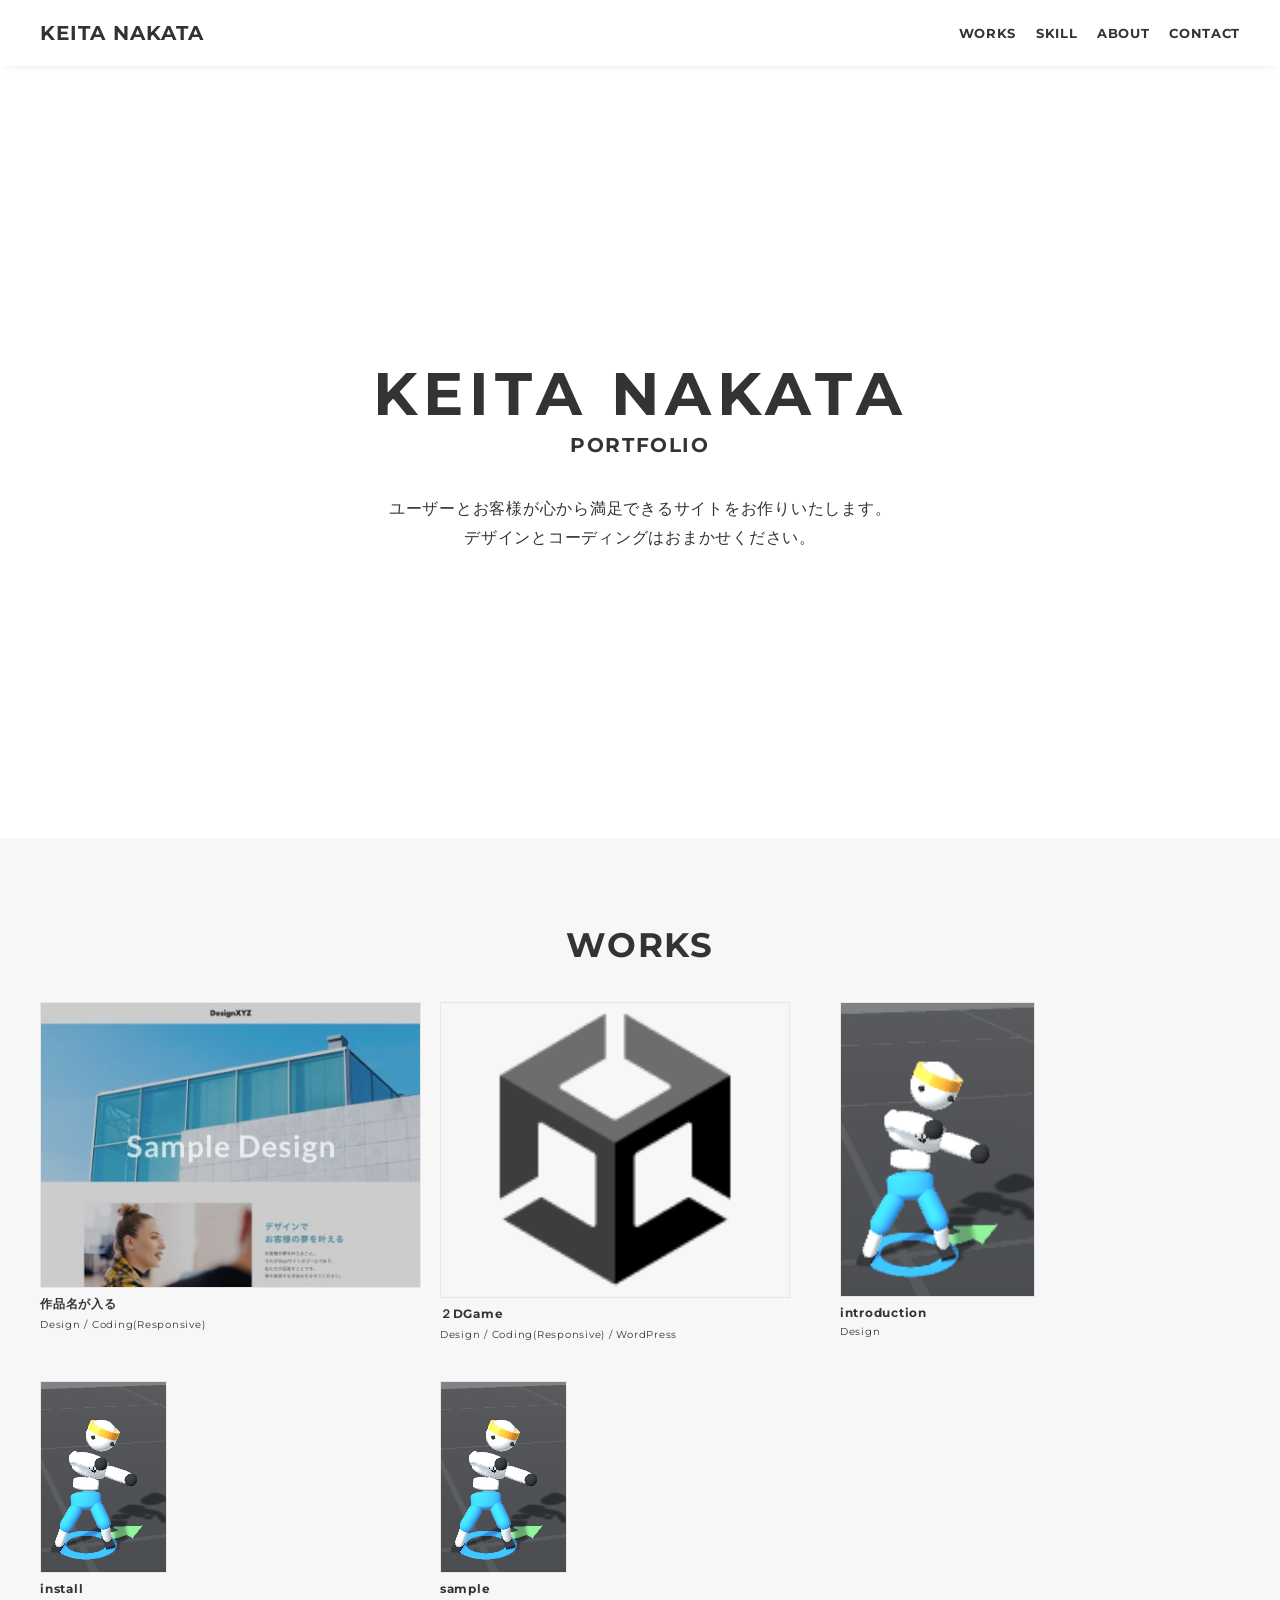
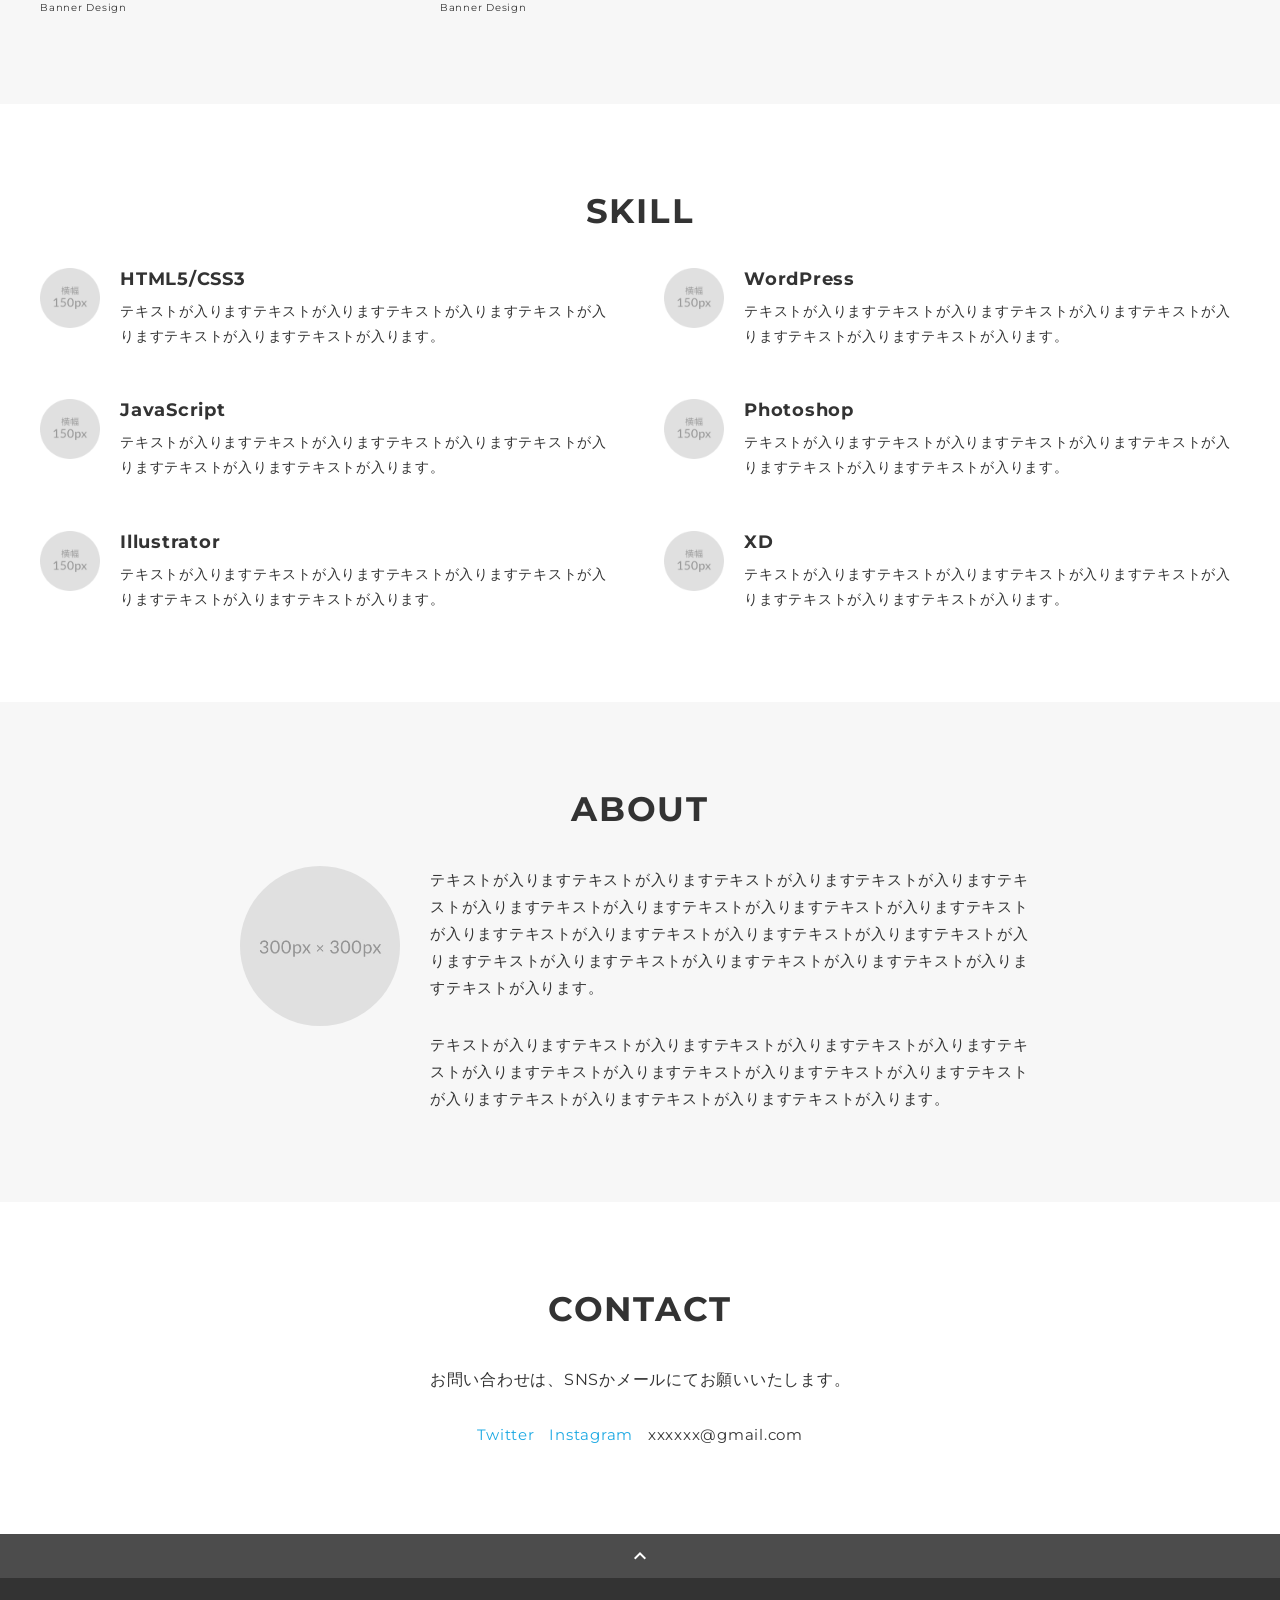
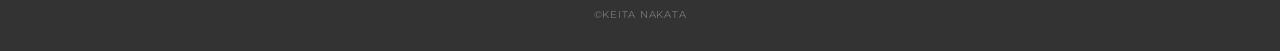
==== commit ee5f01ce: "add: install, sample" ====
--- a/index.html
+++ b/index.html
@@ -67,22 +67,22 @@
             </a>
             <a class="works-item" href="Game/index.html">
               <div class="works-img"><img src="img/unity-logo-light.png" alt="unity" width="350px" height="250px" /></div>
-              <p class="works-name">２Dゲーム</p>
+              <p class="works-name">２DGame</p>
               <p class="works-info">Design / Coding(Responsive) / WordPress</p>
             </a>
-            <a class="works-item" href="intro.html">
+            <a class="works-item" href="marp/unity_intro.html">
               <div class="works-img"><img src="img/robo.png" alt="intro" height ="400px" width="195px"/></div>
-              <p class="works-name">unityとは</p>
+              <p class="works-name">introduction</p>
               <p class="works-info">Design</p>
             </a>
-            <a class="works-item" href="works-template.html">
-              <div class="works-img"><img src="img/works-dummy-thumb.jpg" alt="" /></div>
-              <p class="works-name">作品名が入る</p>
+            <a class="works-item" href="marp/unity_install.html">
+              <div class="works-img"><img src="img/robo.png" alt="install" /></div>
+              <p class="works-name">install</p>
               <p class="works-info">Banner Design</p>
             </a>
-            <a class="works-item" href="works-template.html">
-              <div class="works-img"><img src="img/works-dummy-thumb.jpg" alt="" /></div>
-              <p class="works-name">作品名が入る</p>
+            <a class="works-item" href="marp/unity_sample.html">
+              <div class="works-img"><img src="img/robo.png" alt="sample" /></div>
+              <p class="works-name">sample</p>
               <p class="works-info">Banner Design</p>
             </a>
           </div>
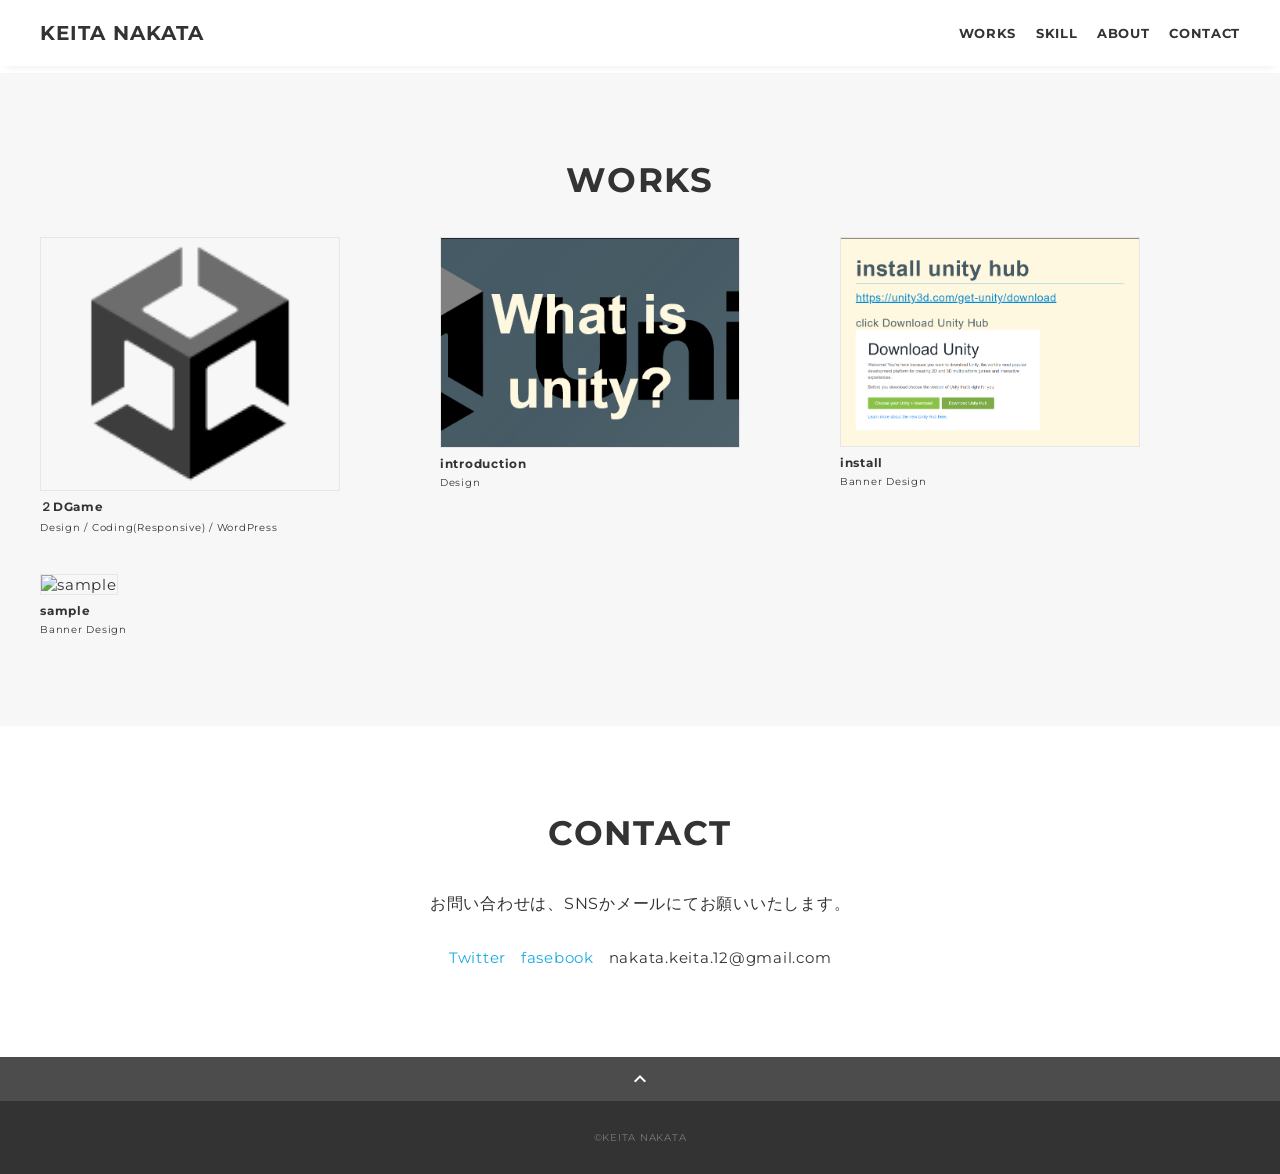
==== commit fa87068b: "fix: style" ====
--- a/index.html
+++ b/index.html
@@ -41,47 +41,28 @@
     <!-- /header -->
 
     <main class="content">
-
-      <!-- mv -->
-      <div class="mv">
-        <div class="mv-container">
-          <p class="mv-title">KEITA NAKATA</p>
-          <p class="mv-subtitle">PORTFOLIO</p>
-          <p class="mv-text">
-            ユーザーとお客様が心から満足できる<br class="sp-only">サイトをお作りいたします。<br>
-            デザインとコーディングは<br class="sp-only">おまかせください。<br>
-          </p>
-        </div>
-      </div>
-      <!-- /mv -->
-
       <!-- works -->
       <section class="works section" id="works">
         <div class="container">
           <h2 class="title">WORKS</h2>
           <div class="works-list">
-            <a class="works-item" href="works-template.html">
-              <div class="works-img"><img src="img/works-sample-thumb.jpg" alt="" /></div>
-              <p class="works-name">作品名が入る</p>
-              <p class="works-info">Design / Coding(Responsive)</p>
-            </a>
             <a class="works-item" href="Game/index.html">
-              <div class="works-img"><img src="img/unity-logo-light.png" alt="unity" width="350px" height="250px" /></div>
+              <div class="works-img"><img src="img/unity-logo-light.png" alt="unity" width="300px" height="300px" /></div>
               <p class="works-name">２DGame</p>
               <p class="works-info">Design / Coding(Responsive) / WordPress</p>
             </a>
             <a class="works-item" href="marp/unity_intro.html">
-              <div class="works-img"><img src="img/robo.png" alt="intro" height ="400px" width="195px"/></div>
+              <div class="works-img"><img src="img/sam_inrto.png" alt="intro" width="300px" height="300px"/></div>
               <p class="works-name">introduction</p>
               <p class="works-info">Design</p>
             </a>
             <a class="works-item" href="marp/unity_install.html">
-              <div class="works-img"><img src="img/robo.png" alt="install" /></div>
+              <div class="works-img"><img src="img/sam_inst.png" alt="install" width="300px" height="300px"/></div>
               <p class="works-name">install</p>
               <p class="works-info">Banner Design</p>
             </a>
             <a class="works-item" href="marp/unity_sample.html">
-              <div class="works-img"><img src="img/robo.png" alt="sample" /></div>
+              <div class="works-img"><img src="img/sam" alt="sample" width="300px" height="300px" /></div>
               <p class="works-name">sample</p>
               <p class="works-info">Banner Design</p>
             </a>
@@ -90,84 +71,6 @@
       </section>
       <!-- /works -->
 
-      <!-- skill -->
-      <section class="skill section" id="skill">
-        <div class="container">
-          <h2 class="title">SKILL</h2>
-          <div class="skill-list">
-            <div class="skill-item">
-              <p class="skill-img"><img src="img/icon_skill.png" alt=""></p>
-              <div class="skill-body">
-                <h3 class="skill-name">HTML5/CSS3</h3>
-                <p class="skill-text">
-                  テキストが入りますテキストが入りますテキストが入りますテキストが入りますテキストが入りますテキストが入ります。</p>
-              </div>
-            </div>
-            <div class="skill-item">
-              <p class="skill-img"><img src="img/icon_skill.png" alt=""></p>
-              <div class="skill-body">
-                <h3 class="skill-name">WordPress</h3>
-                <p class="skill-text">
-                  テキストが入りますテキストが入りますテキストが入りますテキストが入りますテキストが入りますテキストが入ります。</p>
-              </div>
-            </div>
-            <div class="skill-item">
-              <p class="skill-img"><img src="img/icon_skill.png" alt=""></p>
-              <div class="skill-body">
-                <h3 class="skill-name">JavaScript</h3>
-                <p class="skill-text">
-                  テキストが入りますテキストが入りますテキストが入りますテキストが入りますテキストが入りますテキストが入ります。</p>
-              </div>
-            </div>
-            <div class="skill-item">
-              <p class="skill-img"><img src="img/icon_skill.png" alt=""></p>
-              <div class="skill-body">
-                <h3 class="skill-name">Photoshop</h3>
-                <p class="skill-text">
-                  テキストが入りますテキストが入りますテキストが入りますテキストが入りますテキストが入りますテキストが入ります。</p>
-              </div>
-            </div>
-            <div class="skill-item">
-              <p class="skill-img"><img src="img/icon_skill.png" alt=""></p>
-              <div class="skill-body">
-                <h3 class="skill-name">Illustrator</h3>
-                <p class="skill-text">
-                  テキストが入りますテキストが入りますテキストが入りますテキストが入りますテキストが入りますテキストが入ります。</p>
-              </div>
-            </div>
-            <div class="skill-item">
-              <p class="skill-img"><img src="img/icon_skill.png" alt=""></p>
-              <div class="skill-body">
-                <h3 class="skill-name">XD</h3>
-                <p class="skill-text">
-                  テキストが入りますテキストが入りますテキストが入りますテキストが入りますテキストが入りますテキストが入ります。</p>
-              </div>
-            </div>
-          </div>
-        </div>
-      </section>
-      <!-- /skill -->
-
-      <!-- about -->
-      <section class="about section" id="about">
-        <div class="container">
-          <h2 class="title">ABOUT</h2>
-          <div class="profile">
-            <p class="profile-img">
-              <img src="img/profile.jpg" alt="">
-            </p>
-            <div class="profile-body">
-              <p>
-                テキストが入りますテキストが入りますテキストが入りますテキストが入りますテキストが入りますテキストが入りますテキストが入りますテキストが入りますテキストが入りますテキストが入りますテキストが入りますテキストが入りますテキストが入りますテキストが入りますテキストが入りますテキストが入りますテキストが入りますテキストが入ります。
-              </p>
-              <p>
-                テキストが入りますテキストが入りますテキストが入りますテキストが入りますテキストが入りますテキストが入りますテキストが入りますテキストが入りますテキストが入りますテキストが入りますテキストが入りますテキストが入ります。
-              </p>
-            </div>
-          </div>
-        </div>
-      </section>
-      <!-- /about -->
 
       <!-- contact -->
       <section class="contact section" id="contact">
@@ -177,9 +80,9 @@
             お問い合わせは、<br class="sp-only">SNSかメールにてお願いいたします。
           </p>
           <div class="contact-list">
-            <a class="contact-item" href="https://twitter.com/" target="_blank" rel="noopener">Twitter</a>
-            <a class="contact-item" href="https://www.instagram.com/" target="_blank" rel="noopener">Instagram</a>
-            <span class="contact-item">xxxxxx@gmail.com</span>
+            <a class="contact-item" href="https://twitter.com/relay_tyukei" target="_blank" rel="noopener">Twitter</a>
+            <a class="contact-item" href="https://www.facebook.com/profile.php?id=100077706430418" target="_blank" rel="noopener">fasebook</a>
+            <span class="contact-item">nakata.keita.12@gmail.com</span>
           </div>
         </div>
       </section>
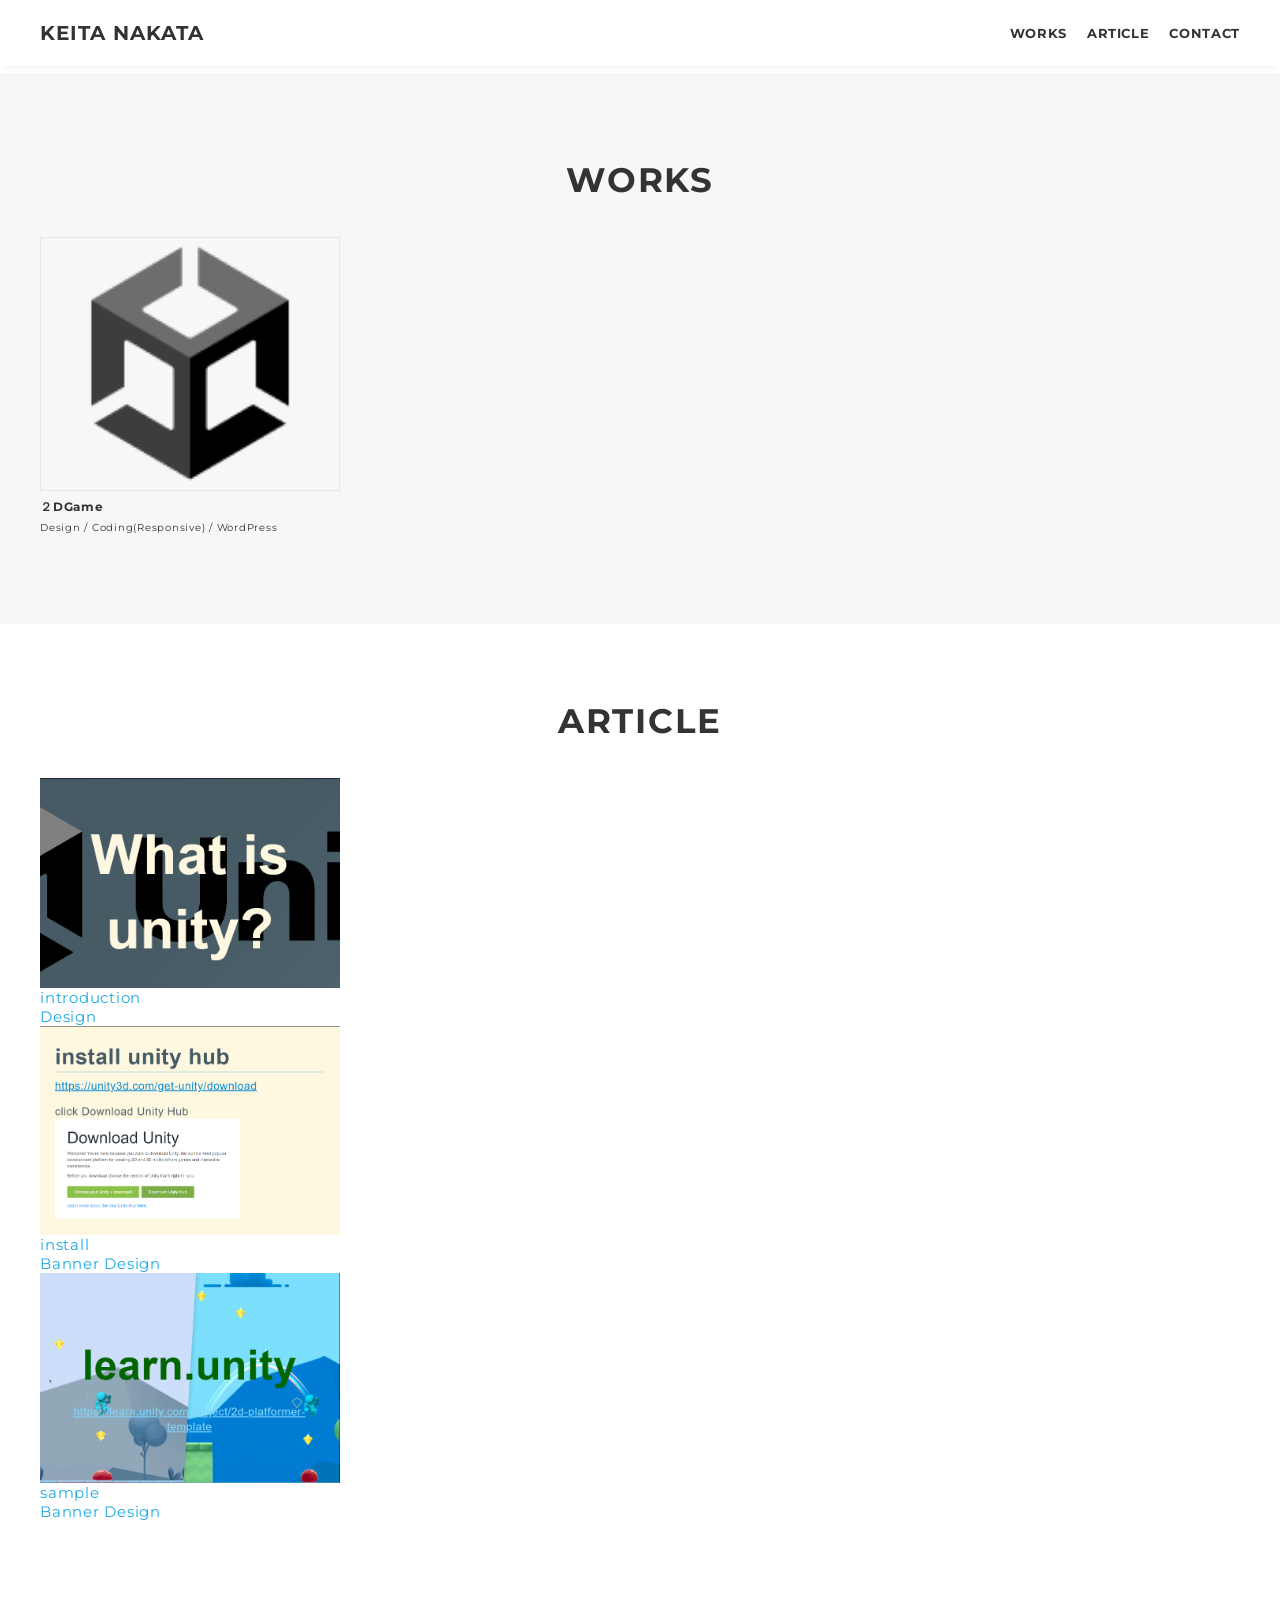
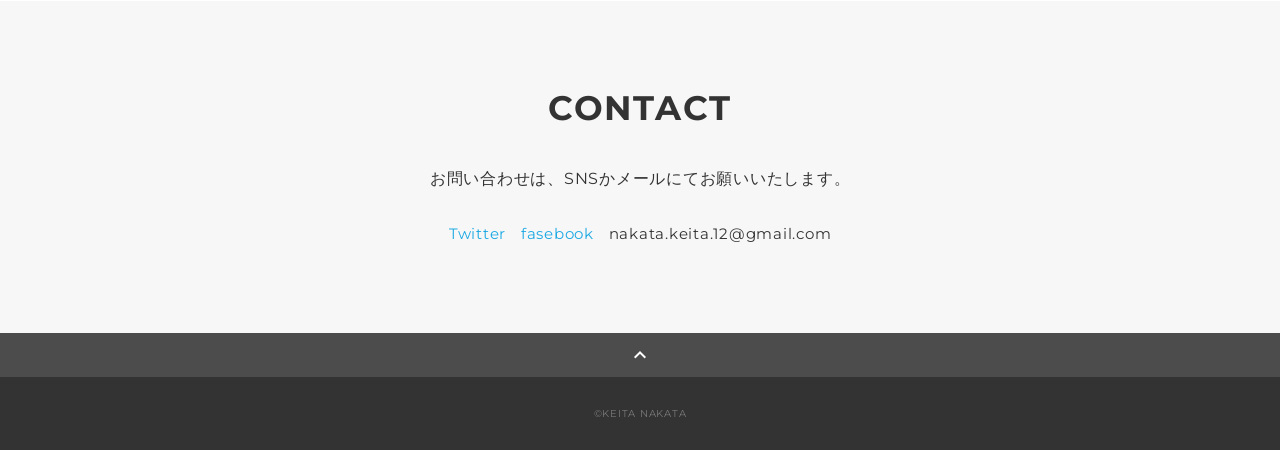
==== commit b6ffbcbe: "fix: index.html" ====
--- a/index.html
+++ b/index.html
@@ -31,8 +31,7 @@
         <nav class="gnav">
           <ul class="gnav-list">
             <li class="gnav-item"><a href="#works">WORKS</a></li>
-            <li class="gnav-item"><a href="#skill">SKILL</a></li>
-            <li class="gnav-item"><a href="#about">ABOUT</a></li>
+            <li class="gnav-item"><a href="#article">ARTICLE</a></li>
             <li class="gnav-item"><a href="#contact">CONTACT</a></li>
           </ul>
         </nav>
@@ -51,25 +50,35 @@
               <p class="works-name">２DGame</p>
               <p class="works-info">Design / Coding(Responsive) / WordPress</p>
             </a>
-            <a class="works-item" href="marp/unity_intro.html">
-              <div class="works-img"><img src="img/sam_inrto.png" alt="intro" width="300px" height="300px"/></div>
-              <p class="works-name">introduction</p>
-              <p class="works-info">Design</p>
+          </div>
+        </div>
+      </section>
+      <!-- /works -->
+
+      <!-- /article-->
+      <section class="article section" id="article">
+        <div class="container">
+          <h2 class="title">ARTICLE</h2>
+          <div class="article-list">
+            <a class="article-item" href="marp/unity_intro.html">
+              <div class="article-img"><img src="img/sam_inrto.png" alt="intro" width="300px" height="300px"/></div>
+              <p class="article-name">introduction</p>
+              <p class="article-info">Design</p>
             </a>
-            <a class="works-item" href="marp/unity_install.html">
-              <div class="works-img"><img src="img/sam_inst.png" alt="install" width="300px" height="300px"/></div>
-              <p class="works-name">install</p>
-              <p class="works-info">Banner Design</p>
+            <a class="article-item" href="marp/unity_install.html">
+              <div class="article-img"><img src="img/sam_inst.png" alt="install" width="300px" height="300px"/></div>
+              <p class="article-name">install</p>
+              <p class="article-info">Banner Design</p>
             </a>
-            <a class="works-item" href="marp/unity_sample.html">
-              <div class="works-img"><img src="img/sam" alt="sample" width="300px" height="300px" /></div>
-              <p class="works-name">sample</p>
-              <p class="works-info">Banner Design</p>
+            <a class="article-item" href="marp/unity_sample.html">
+              <div class="article-img"><img src="img/sam_sample.png" alt="sample" width="300px" height="300px" /></div>
+              <p class="article-name">sample</p>
+              <p class="article-info">Banner Design</p>
             </a>
           </div>
         </div>
       </section>
-      <!-- /works -->
+      <!-- /article -->
 
 
       <!-- contact -->
